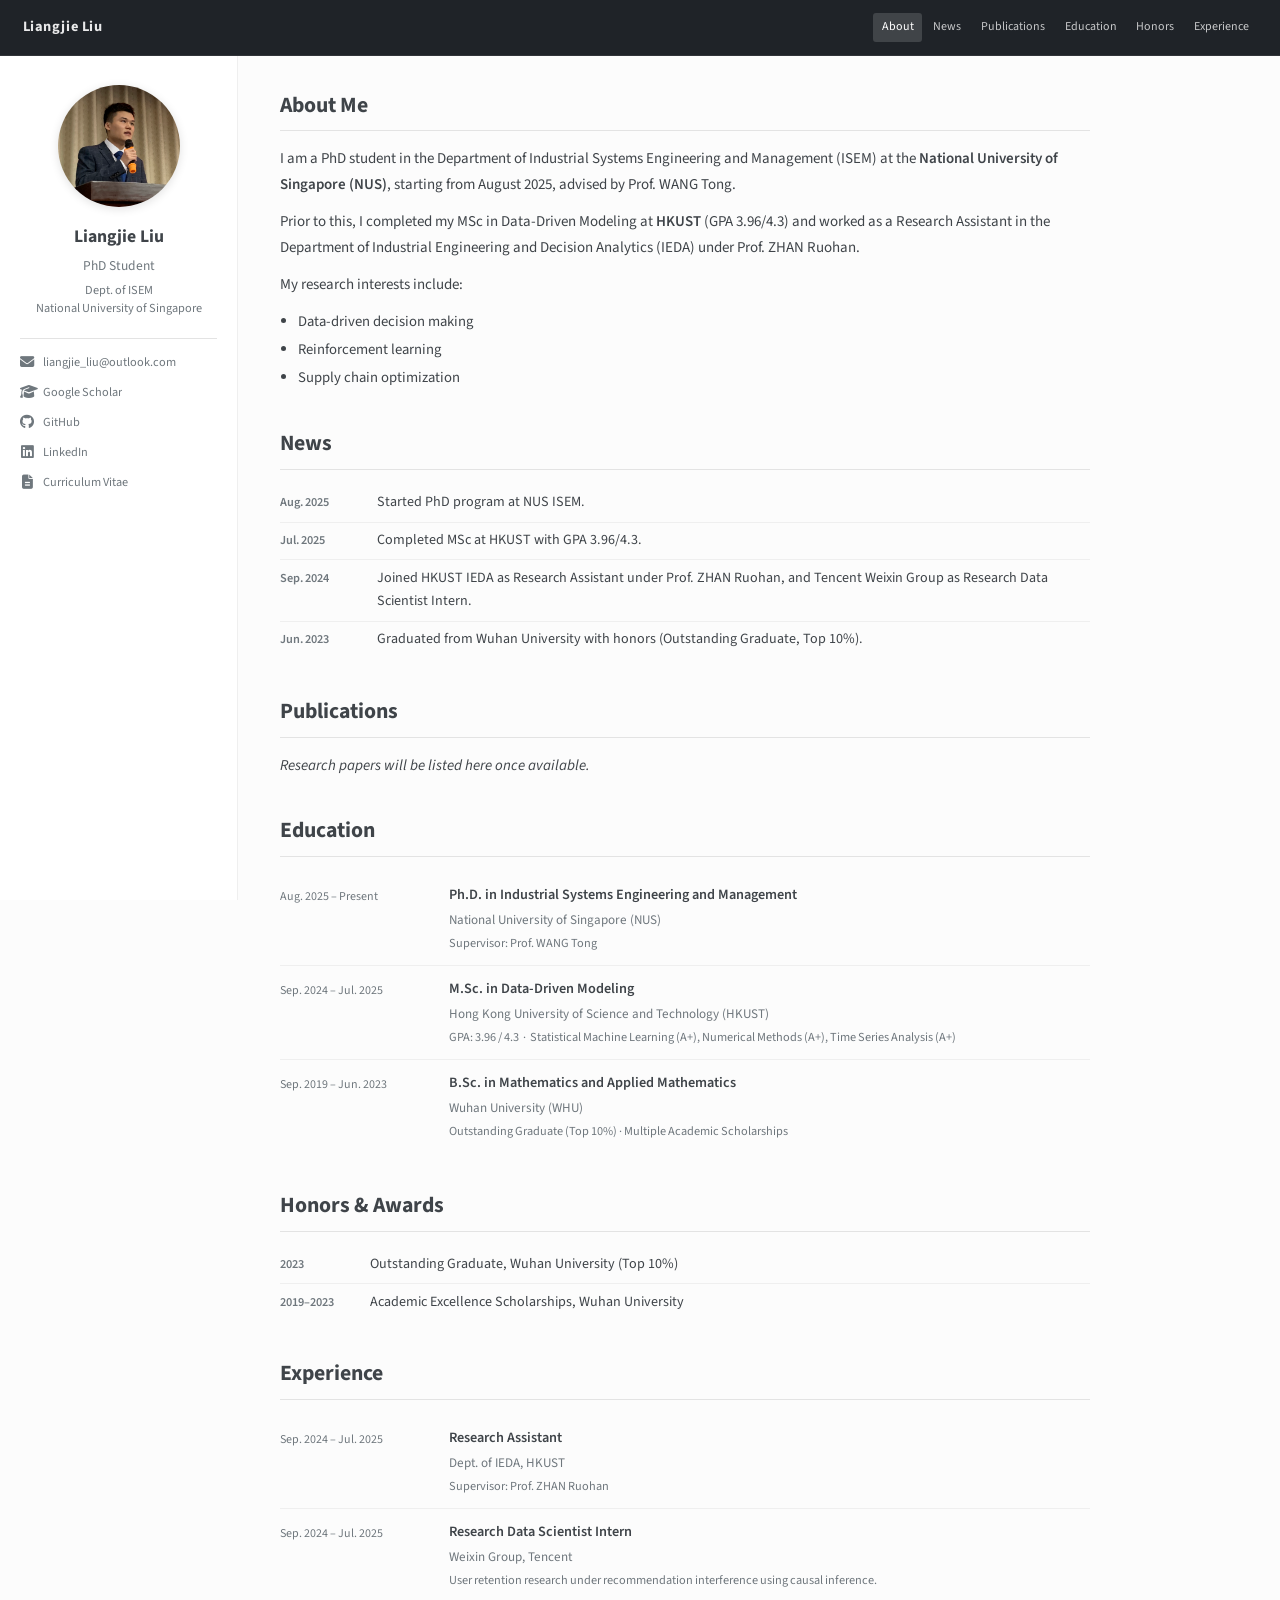
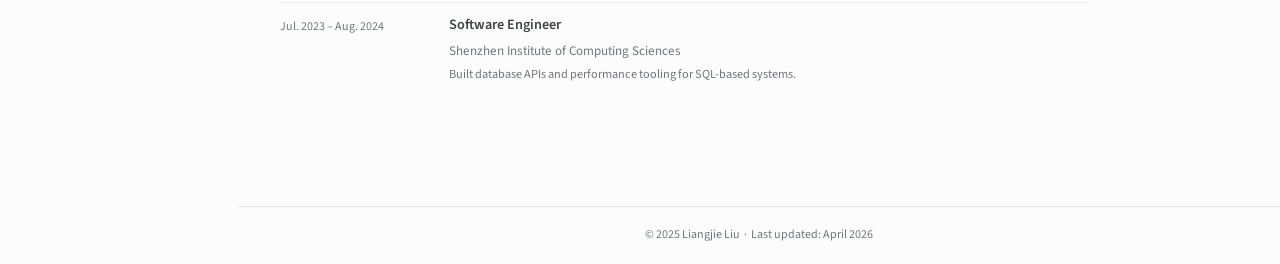
==== index.html @ 50dde80d "Align homepage style and remove sidebar nav" ====
<!DOCTYPE html>
<html lang="en">
<head>
  <meta charset="UTF-8" />
  <meta name="viewport" content="width=device-width, initial-scale=1.0"/>
  <title>Liangjie Liu</title>
  <meta name="description" content="Personal academic homepage of Liangjie Liu, PhD student at NUS ISEM. Research in data-driven decision making, reinforcement learning, and supply chain optimization.">
  <meta property="og:title" content="Liangjie Liu">
  <meta property="og:description" content="PhD Student, NUS ISEM. Data-driven decision making, reinforcement learning, supply chain optimization.">
  <meta property="og:image" content="images/profile.jpg">

  <!-- Google Fonts -->
  <link rel="preconnect" href="https://fonts.googleapis.com">
  <link rel="preconnect" href="https://fonts.gstatic.com" crossorigin>
  <link href="https://fonts.googleapis.com/css2?family=Source+Sans+3:ital,wght@0,300;0,400;0,600;0,700;1,400&amp;display=swap" rel="stylesheet">

  <!-- Font Awesome 6 -->
  <link rel="stylesheet" href="https://cdnjs.cloudflare.com/ajax/libs/font-awesome/6.5.0/css/all.min.css" crossorigin="anonymous" referrerpolicy="no-referrer" />

  <style>
    /* ─── Design tokens ─────────────────────────────────────────── */
    :root {
      --sidebar-width: 238px;
      --masthead-height: 56px;
      --masthead-bg: #1f2328;
      --body-bg: #fcfcfc;
      --border: #efefef;
      --border-section: #e3e3e3;
      --text-primary: #3f4449;
      --text-muted: #6f777d;
      --link-color: #52adc8;
      --font-body: "Source Sans 3", "Trebuchet MS", Helvetica, sans-serif;
      --font-heading: "Source Sans 3", "Trebuchet MS", Helvetica, sans-serif;
    }

    /* ─── Reset ─────────────────────────────────────────────────── */
    *, *::before, *::after { box-sizing: border-box; margin: 0; padding: 0; }
    html { scroll-behavior: smooth; font-size: 15px; }
    body {
      font-family: var(--font-body);
      background: var(--body-bg);
      color: var(--text-primary);
      line-height: 1.7;
    }
    a { color: var(--link-color); text-decoration: none; }
    a:hover { text-decoration: underline; }
    ul { list-style: none; }
    img { display: block; max-width: 100%; }

    /* ─── Masthead ───────────────────────────────────────────────── */
    .masthead {
      position: fixed;
      top: 0; left: 0; right: 0;
      height: var(--masthead-height);
      background: var(--masthead-bg);
      display: flex;
      align-items: center;
      justify-content: space-between;
      padding: 0 1.5rem 0 1.5rem;
      z-index: 200;
      border-bottom: 1px solid rgba(255,255,255,0.08);
    }
    .masthead-title {
      color: #fff;
      font-family: var(--font-heading);
      font-size: 0.96rem;
      font-weight: 700;
      letter-spacing: 0.04em;
      opacity: 0.9;
      white-space: nowrap;
    }
    .masthead-title:hover { opacity: 1; text-decoration: none; }

    /* Masthead nav (section links, right side) */
    .masthead-nav {
      display: flex;
      align-items: center;
      gap: 0.15rem;
      margin-left: 1rem;
    }
    .masthead-nav a {
      color: rgba(255,255,255,0.75);
      font-size: 0.8rem;
      padding: 0.28rem 0.58rem;
      border-radius: 3px;
      transition: all 0.15s;
      white-space: nowrap;
    }
    .masthead-nav a:hover {
      color: #fff;
      background: rgba(255,255,255,0.1);
      text-decoration: none;
    }
    .masthead-nav a.active {
      color: #fff;
      background: rgba(255,255,255,0.15);
    }

    /* Hamburger for mobile */
    .masthead-toggle {
      display: none;
      background: none;
      border: none;
      color: rgba(255,255,255,0.85);
      font-size: 1.2rem;
      cursor: pointer;
      padding: 0.25rem 0.4rem;
      margin-left: 0.5rem;
    }

    /* ─── Sidebar: position fixed, white, below masthead ─────────── */
    .sidebar {
      position: fixed;
      top: var(--masthead-height);
      left: 0;
      width: var(--sidebar-width);
      height: calc(100vh - var(--masthead-height));
      overflow-y: auto;
      background: #ffffff;
      border-right: 1px solid var(--border);
      z-index: 100;
      scrollbar-width: none;
    }
    .sidebar::-webkit-scrollbar { display: none; }

    .sidebar-inner {
      padding: 1.9rem 1.35rem 2rem;
      display: flex;
      flex-direction: column;
      align-items: center;
      text-align: center;
    }

    /* Avatar */
    .author-avatar {
      width: 122px;
      height: 122px;
      margin-bottom: 1.05rem;
    }
    .author-avatar img {
      width: 100%;
      height: 100%;
      border-radius: 50%;
      object-fit: cover;
      object-position: center top;
      box-shadow: 0 2px 10px rgba(0,0,0,0.12);
    }

    /* Name & affiliation */
    .author-name {
      font-family: var(--font-body);
      font-size: 1.18rem;
      font-weight: 700;
      color: var(--text-primary);
      margin-bottom: 0.2rem;
    }
    .author-bio {
      font-size: 0.9rem;
      color: var(--text-muted);
      margin-bottom: 0.15rem;
    }
    .author-affiliation {
      font-size: 0.82rem;
      color: var(--text-muted);
      line-height: 1.5;
      margin-bottom: 0.85rem;
    }

    /* Divider */
    .sidebar-divider {
      width: 100%;
      border: none;
      border-top: 1px solid var(--border-section);
      margin: 0.5rem 0 0.9rem;
    }

    /* Social links */
    .author-social { width: 100%; }
    .author-social li { margin-bottom: 0.6rem; }
    .author-social a {
      display: flex;
      align-items: center;
      gap: 0.55rem;
      font-size: 0.82rem;
      color: var(--text-muted);
      transition: color 0.15s;
      text-align: left;
      overflow: hidden;
    }
    .author-social a:hover {
      color: var(--link-color);
      text-decoration: none;
    }
    .author-social i {
      width: 1em;
      text-align: center;
      font-size: 0.95rem;
      flex-shrink: 0;
    }
    .author-social span {
      overflow: hidden;
      text-overflow: ellipsis;
      white-space: nowrap;
    }

    /* ─── Main content ───────────────────────────────────────────── */
    .main-content {
      margin-left: var(--sidebar-width);
      padding: calc(var(--masthead-height) + 2.1rem) 3.2rem 5rem 2.8rem;
      max-width: 900px;
    }

    .main-content section { margin-bottom: 2.35rem; }

    .main-content h2 {
      font-family: var(--font-heading);
      font-size: 1.45rem;
      font-weight: 700;
      color: var(--text-primary);
      padding-bottom: 0.4rem;
      border-bottom: 1px solid var(--border-section);
      margin-bottom: 1rem;
    }

    .main-content p {
      margin-bottom: 0.8rem;
      font-size: 1rem;
      color: var(--text-primary);
    }
    .main-content p:last-child { margin-bottom: 0; }
    .main-content strong { font-weight: 600; }

    /* Research interests list in About */
    .research-list {
      padding-left: 1.2rem;
      list-style: disc;
      margin-top: 0.3rem;
      color: var(--text-primary);
    }
    .research-list li { margin-bottom: 0.2rem; font-size: 0.98rem; }

    /* ─── News ───────────────────────────────────────────────────── */
    .news-item {
      display: flex;
      gap: 1rem;
      padding: 0.42rem 0;
      border-bottom: 1px solid var(--border);
      font-size: 0.94rem;
      align-items: baseline;
    }
    .news-item:last-child { border-bottom: none; }
    .news-date {
      flex-shrink: 0;
      min-width: 82px;
      font-size: 0.82rem;
      font-weight: 600;
      color: var(--text-muted);
    }
    .news-text { color: var(--text-primary); }

    /* ─── Publications: paper-box ────────────────────────────────── */
    .paper-box {
      display: flex;
      gap: 1.5rem;
      padding: 0.95rem 0;
      border-bottom: 1px solid var(--border);
      align-items: flex-start;
    }
    .paper-box:last-child { border-bottom: none; }
    .paper-box-image { flex: 0 0 38%; max-width: 230px; }
    .paper-box-image img {
      width: 100%;
      border: 1px solid var(--border-section);
      border-radius: 3px;
    }
    .paper-box-text { flex: 1; }
    .paper-title {
      font-weight: 700;
      font-size: 1rem;
      margin-bottom: 0.3rem;
      color: var(--text-primary);
    }
    .paper-authors {
      font-size: 0.875rem;
      color: var(--text-muted);
      margin-bottom: 0.3rem;
    }
    .paper-venue { margin-bottom: 0.4rem; }
    .badge {
      display: inline-block;
      padding: 0.12em 0.5em;
      font-size: 0.76rem;
      font-weight: 700;
      border-radius: 3px;
      line-height: 1.4;
    }
    .badge-venue {
      background: #e8f0fe;
      color: #1a56db;
      border: 1px solid #c3d3fb;
    }
    .paper-abstract { font-size: 0.865rem; color: var(--text-muted); margin-bottom: 0.45rem; }
    .paper-links a { font-size: 0.875rem; font-weight: 600; margin-right: 0.7rem; }
    .coming-soon-text { font-size: 0.95rem; color: var(--text-muted); font-style: italic; }

    /* ─── Education & Experience rows ────────────────────────────── */
    .edu-item {
      display: flex;
      gap: 1.25rem;
      padding: 0.72rem 0;
      border-bottom: 1px solid var(--border);
      align-items: flex-start;
    }
    .edu-item:last-child { border-bottom: none; }
    .edu-meta { flex-shrink: 0; min-width: 150px; }
    .edu-period { font-size: 0.8rem; color: var(--text-muted); white-space: nowrap; }
    .edu-degree { font-weight: 600; color: var(--text-primary); margin-bottom: 0.15rem; font-size: 0.95rem; }
    .edu-school { font-size: 0.875rem; color: var(--text-muted); margin-bottom: 0.1rem; }
    .edu-detail { font-size: 0.82rem; color: var(--text-muted); }

    /* ─── Honors ─────────────────────────────────────────────────── */
    .honors-list li {
      display: flex;
      gap: 1rem;
      padding: 0.42rem 0;
      border-bottom: 1px solid var(--border);
      font-size: 0.94rem;
      align-items: baseline;
    }
    .honors-list li:last-child { border-bottom: none; }
    .honor-year {
      flex-shrink: 0;
      min-width: 75px;
      font-size: 0.82rem;
      font-weight: 600;
      color: var(--text-muted);
    }

    /* ─── Footer ─────────────────────────────────────────────────── */
    footer {
      margin-left: var(--sidebar-width);
      background: var(--body-bg);
      border-top: 1px solid var(--border-section);
      text-align: center;
      padding: 1.25rem 1rem;
      font-size: 0.8rem;
      color: var(--text-muted);
    }

    /* ─── Mobile (≤900px) ────────────────────────────────────────── */
    @media (max-width: 900px) {
      /* Masthead: hide inline nav, show hamburger */
      .masthead-nav { display: none; }
      .masthead-nav.open {
        display: flex;
        flex-direction: column;
        position: fixed;
        top: var(--masthead-height);
        left: 0; right: 0;
        background: var(--masthead-bg);
        padding: 0.5rem 1rem 1rem;
        gap: 0;
        z-index: 190;
        box-shadow: 0 4px 8px rgba(0,0,0,0.2);
      }
      .masthead-nav.open a {
        padding: 0.55rem 0.5rem;
        border-bottom: 1px solid rgba(255,255,255,0.08);
        font-size: 0.9rem;
      }
      .masthead-toggle { display: block; }

      .sidebar {
        position: static;
        width: 100%;
        height: auto;
        border-right: none;
        border-bottom: 1px solid var(--border-section);
        margin-top: var(--masthead-height);
      }

      .sidebar-inner {
        padding: 1.1rem 1rem;
        flex-direction: row;
        flex-wrap: wrap;
        align-items: flex-start;
        text-align: left;
        gap: 0.5rem 1rem;
      }

      .author-avatar {
        width: 72px;
        height: 72px;
        margin-bottom: 0;
        flex-shrink: 0;
      }

      .sidebar-text-group { flex: 1; min-width: 160px; }

      .author-name { font-size: 1rem; }
      .sidebar-divider { display: none; }

      .author-social {
        flex-basis: 100%;
        display: flex;
        flex-wrap: wrap;
        gap: 0.2rem 1.1rem;
        margin-top: 0.2rem;
      }
      .author-social li { margin-bottom: 0; }

      .main-content {
        margin-left: 0;
        padding: 1.5rem 1.25rem 3rem;
      }

      footer { margin-left: 0; }

      .paper-box { flex-direction: column; }
      .paper-box-image { max-width: 100%; flex-basis: auto; }
      .edu-item { flex-direction: column; gap: 0.2rem; }
      .edu-meta { min-width: auto; }
    }
  </style>
</head>
<body>

<!-- ═══════════════════════════════════ MASTHEAD ══════════════════════════════ -->
<header class="masthead">
  <a href="#about" class="masthead-title">Liangjie Liu</a>
  <nav class="masthead-nav" id="mastheadNav" aria-label="Site sections">
    <a href="#about"        class="nav-link active">About</a>
    <a href="#news"         class="nav-link">News</a>
    <a href="#publications" class="nav-link">Publications</a>
    <a href="#education"    class="nav-link">Education</a>
    <a href="#honors"       class="nav-link">Honors</a>
    <a href="#experience"   class="nav-link">Experience</a>
  </nav>
  <button class="masthead-toggle" id="mastheadToggle" aria-label="Toggle navigation">&#9776;</button>
</header>

<!-- ═══════════════════════════════════ SIDEBAR ═══════════════════════════════ -->
<aside class="sidebar">
  <div class="sidebar-inner">

    <div class="author-avatar">
      <img src="images/profile.jpg" alt="Liangjie Liu">
    </div>

    <div class="sidebar-text-group">
      <div class="author-name">Liangjie Liu</div>
      <div class="author-bio">PhD Student</div>
      <div class="author-affiliation">
        Dept. of ISEM<br>
        National University of Singapore
      </div>
    </div>

    <hr class="sidebar-divider">

    <ul class="author-social">
      <li>
        <a href="mailto:liangjie_liu@outlook.com" title="Email">
          <i class="fas fa-envelope"></i>
          <span>liangjie_liu@outlook.com</span>
        </a>
      </li>
      <li>
        <a href="#" title="Google Scholar" target="_blank" rel="noopener">
          <i class="fas fa-graduation-cap"></i>
          <span>Google Scholar</span>
        </a>
      </li>
      <li>
        <a href="#" title="GitHub" target="_blank" rel="noopener">
          <i class="fab fa-github"></i>
          <span>GitHub</span>
        </a>
      </li>
      <li>
        <a href="#" title="LinkedIn" target="_blank" rel="noopener">
          <i class="fab fa-linkedin"></i>
          <span>LinkedIn</span>
        </a>
      </li>
      <li>
        <a href="cv/Liangjie_Liu_CV.pdf" title="Curriculum Vitae" target="_blank" rel="noopener">
          <i class="fas fa-file-alt"></i>
          <span>Curriculum Vitae</span>
        </a>
      </li>
    </ul>

  </div>
</aside>

<!-- ════════════════════════════════ MAIN CONTENT ═════════════════════════════ -->
<main class="main-content">

  <section id="about">
    <h2>About Me</h2>
    <p>
      I am a PhD student in the Department of Industrial Systems Engineering and Management (ISEM)
      at the <strong>National University of Singapore (NUS)</strong>, starting from August 2025,
      advised by Prof. WANG Tong.
    </p>
    <p>
      Prior to this, I completed my MSc in Data-Driven Modeling at
      <strong>HKUST</strong> (GPA 3.96/4.3) and worked as a Research Assistant
      in the Department of Industrial Engineering and Decision Analytics (IEDA)
      under Prof. ZHAN Ruohan.
    </p>
    <p>My research interests include:</p>
    <ul class="research-list">
      <li>Data-driven decision making</li>
      <li>Reinforcement learning</li>
      <li>Supply chain optimization</li>
    </ul>
  </section>

  <section id="news">
    <h2>News</h2>
    <ul>
      <li class="news-item">
        <span class="news-date">Aug. 2025</span>
        <span class="news-text">Started PhD program at NUS ISEM.</span>
      </li>
      <li class="news-item">
        <span class="news-date">Jul. 2025</span>
        <span class="news-text">Completed MSc at HKUST with GPA 3.96/4.3.</span>
      </li>
      <li class="news-item">
        <span class="news-date">Sep. 2024</span>
        <span class="news-text">Joined HKUST IEDA as Research Assistant under Prof. ZHAN Ruohan, and Tencent Weixin Group as Research Data Scientist Intern.</span>
      </li>
      <li class="news-item">
        <span class="news-date">Jun. 2023</span>
        <span class="news-text">Graduated from Wuhan University with honors (Outstanding Graduate, Top 10%).</span>
      </li>
    </ul>
  </section>

  <section id="publications">
    <h2>Publications</h2>

    <!--
      Paper-box template — uncomment when a paper is ready:

      <div class="paper-box">
        <div class="paper-box-image">
          <img src="images/paper1.png" alt="Paper thumbnail">
        </div>
        <div class="paper-box-text">
          <div class="paper-title">Title of the Paper</div>
          <div class="paper-authors"><strong>Liangjie Liu</strong>, Co-Author A, Co-Author B</div>
          <div class="paper-venue">
            <span class="badge badge-venue">NeurIPS 2025</span>
          </div>
          <div class="paper-abstract">A one-sentence summary of the contribution.</div>
          <div class="paper-links">
            <a href="#">[Paper]</a>
            <a href="#">[Code]</a>
          </div>
        </div>
      </div>
    -->

    <p class="coming-soon-text">Research papers will be listed here once available.</p>
  </section>

  <section id="education">
    <h2>Education</h2>
    <ul>
      <li class="edu-item">
        <div class="edu-meta"><span class="edu-period">Aug. 2025 – Present</span></div>
        <div class="edu-body">
          <div class="edu-degree">Ph.D. in Industrial Systems Engineering and Management</div>
          <div class="edu-school">National University of Singapore (NUS)</div>
          <div class="edu-detail">Supervisor: Prof. WANG Tong</div>
        </div>
      </li>
      <li class="edu-item">
        <div class="edu-meta"><span class="edu-period">Sep. 2024 – Jul. 2025</span></div>
        <div class="edu-body">
          <div class="edu-degree">M.Sc. in Data-Driven Modeling</div>
          <div class="edu-school">Hong Kong University of Science and Technology (HKUST)</div>
          <div class="edu-detail">GPA: 3.96 / 4.3 &nbsp;·&nbsp; Statistical Machine Learning (A+), Numerical Methods (A+), Time Series Analysis (A+)</div>
        </div>
      </li>
      <li class="edu-item">
        <div class="edu-meta"><span class="edu-period">Sep. 2019 – Jun. 2023</span></div>
        <div class="edu-body">
          <div class="edu-degree">B.Sc. in Mathematics and Applied Mathematics</div>
          <div class="edu-school">Wuhan University (WHU)</div>
          <div class="edu-detail">Outstanding Graduate (Top 10%) · Multiple Academic Scholarships</div>
        </div>
      </li>
    </ul>
  </section>

  <section id="honors">
    <h2>Honors &amp; Awards</h2>
    <ul class="honors-list">
      <li>
        <span class="honor-year">2023</span>
        <span>Outstanding Graduate, Wuhan University (Top 10%)</span>
      </li>
      <li>
        <span class="honor-year">2019–2023</span>
        <span>Academic Excellence Scholarships, Wuhan University</span>
      </li>
    </ul>
  </section>

  <section id="experience">
    <h2>Experience</h2>
    <ul>
      <li class="edu-item">
        <div class="edu-meta"><span class="edu-period">Sep. 2024 – Jul. 2025</span></div>
        <div class="edu-body">
          <div class="edu-degree">Research Assistant</div>
          <div class="edu-school">Dept. of IEDA, HKUST</div>
          <div class="edu-detail">Supervisor: Prof. ZHAN Ruohan</div>
        </div>
      </li>
      <li class="edu-item">
        <div class="edu-meta"><span class="edu-period">Sep. 2024 – Jul. 2025</span></div>
        <div class="edu-body">
          <div class="edu-degree">Research Data Scientist Intern</div>
          <div class="edu-school">Weixin Group, Tencent</div>
          <div class="edu-detail">User retention research under recommendation interference using causal inference.</div>
        </div>
      </li>
      <li class="edu-item">
        <div class="edu-meta"><span class="edu-period">Jul. 2023 – Aug. 2024</span></div>
        <div class="edu-body">
          <div class="edu-degree">Software Engineer</div>
          <div class="edu-school">Shenzhen Institute of Computing Sciences</div>
          <div class="edu-detail">Built database APIs and performance tooling for SQL-based systems.</div>
        </div>
      </li>
    </ul>
  </section>

</main>

<footer>
  <p>&copy; 2025 Liangjie Liu &nbsp;·&nbsp; Last updated: April 2026</p>
</footer>

<script>
  const mastheadPx = parseInt(
    getComputedStyle(document.documentElement).getPropertyValue('--masthead-height')
  );

  // Smooth scroll — offset for fixed masthead
  document.querySelectorAll('a[href^="#"]').forEach(a => {
    a.addEventListener('click', function(e) {
      const target = document.querySelector(this.getAttribute('href'));
      if (target) {
        e.preventDefault();
        const top = target.getBoundingClientRect().top + window.scrollY - mastheadPx;
        window.scrollTo({ top, behavior: 'smooth' });
        // Close mobile menu if open
        document.getElementById('mastheadNav').classList.remove('open');
      }
    });
  });

  // Mobile hamburger toggle
  document.getElementById('mastheadToggle').addEventListener('click', () => {
    document.getElementById('mastheadNav').classList.toggle('open');
  });

  // Highlight active section in the masthead navigation
  const allNavLinks = document.querySelectorAll('.masthead-nav .nav-link');
  const sections = document.querySelectorAll('main section[id]');

  // Build map: section id → all matching links
  const linkMap = {};
  allNavLinks.forEach(a => {
    const id = a.getAttribute('href').slice(1);
    if (!linkMap[id]) linkMap[id] = [];
    linkMap[id].push(a);
  });

  function setActive(id) {
    allNavLinks.forEach(a => a.classList.remove('active'));
    if (linkMap[id]) linkMap[id].forEach(a => a.classList.add('active'));
  }

  const observer = new IntersectionObserver(entries => {
    let topEntry = null;
    entries.forEach(entry => {
      if (entry.isIntersecting) {
        if (!topEntry || entry.boundingClientRect.top < topEntry.boundingClientRect.top) {
          topEntry = entry;
        }
      }
    });
    if (topEntry) setActive(topEntry.target.id);
  }, {
    rootMargin: `${-(mastheadPx + 10)}px 0px -55% 0px`,
    threshold: 0
  });

  sections.forEach(s => observer.observe(s));
</script>
</body>
</html>
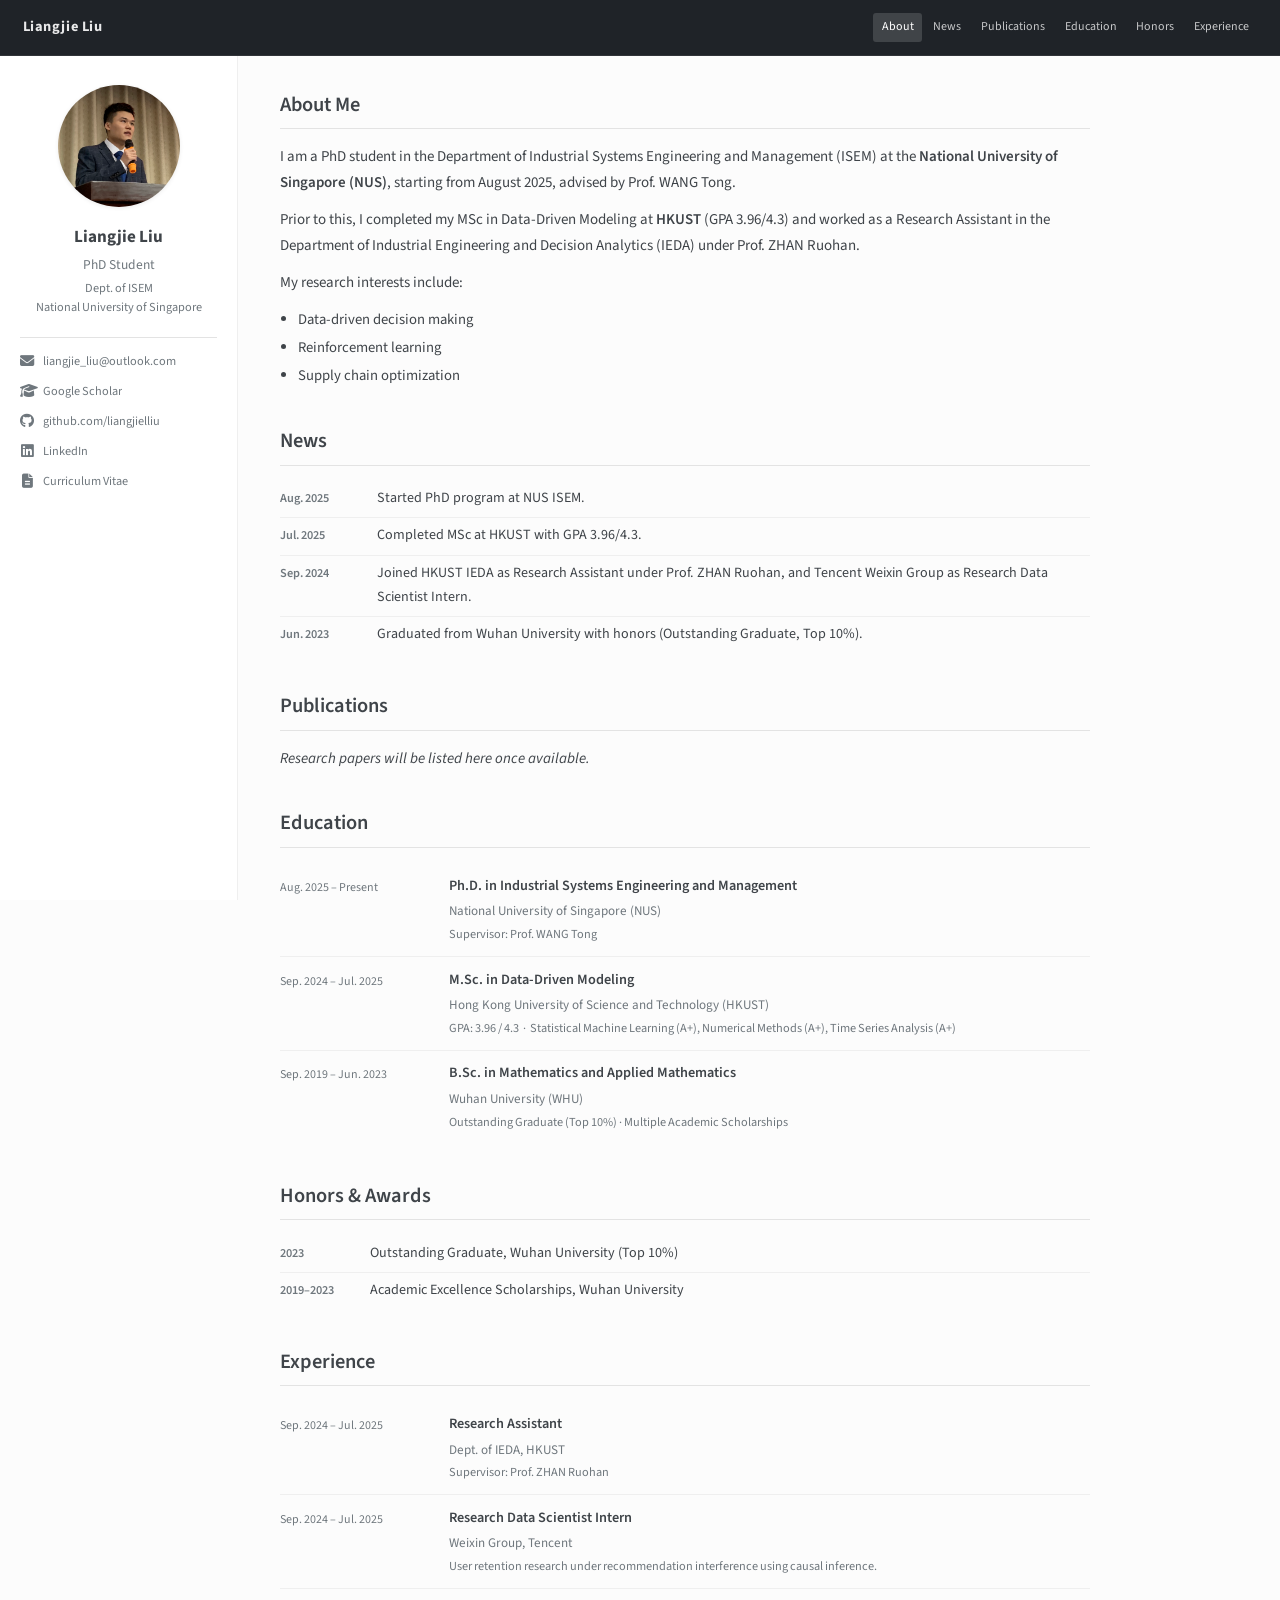
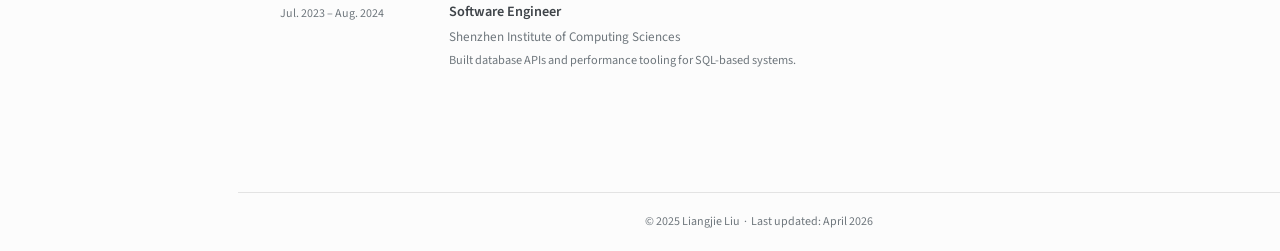
==== commit 3cbea20f: "Update homepage links and refine style details" ====
--- a/index.html
+++ b/index.html
@@ -143,13 +143,13 @@
       border-radius: 50%;
       object-fit: cover;
       object-position: center top;
-      box-shadow: 0 2px 10px rgba(0,0,0,0.12);
+      box-shadow: 0 1px 4px rgba(0,0,0,0.08);
     }
 
     /* Name & affiliation */
     .author-name {
       font-family: var(--font-body);
-      font-size: 1.18rem;
+      font-size: 1.14rem;
       font-weight: 700;
       color: var(--text-primary);
       margin-bottom: 0.2rem;
@@ -214,8 +214,8 @@
 
     .main-content h2 {
       font-family: var(--font-heading);
-      font-size: 1.45rem;
-      font-weight: 700;
+      font-size: 1.36rem;
+      font-weight: 600;
       color: var(--text-primary);
       padding-bottom: 0.4rem;
       border-bottom: 1px solid var(--border-section);
@@ -275,7 +275,7 @@
     }
     .paper-box-text { flex: 1; }
     .paper-title {
-      font-weight: 700;
+      font-weight: 600;
       font-size: 1rem;
       margin-bottom: 0.3rem;
       color: var(--text-primary);
@@ -472,9 +472,9 @@
         </a>
       </li>
       <li>
-        <a href="#" title="GitHub" target="_blank" rel="noopener">
+        <a href="https://github.com/liangjielliu" title="GitHub" target="_blank" rel="noopener">
           <i class="fab fa-github"></i>
-          <span>GitHub</span>
+          <span>github.com/liangjielliu</span>
         </a>
       </li>
       <li>
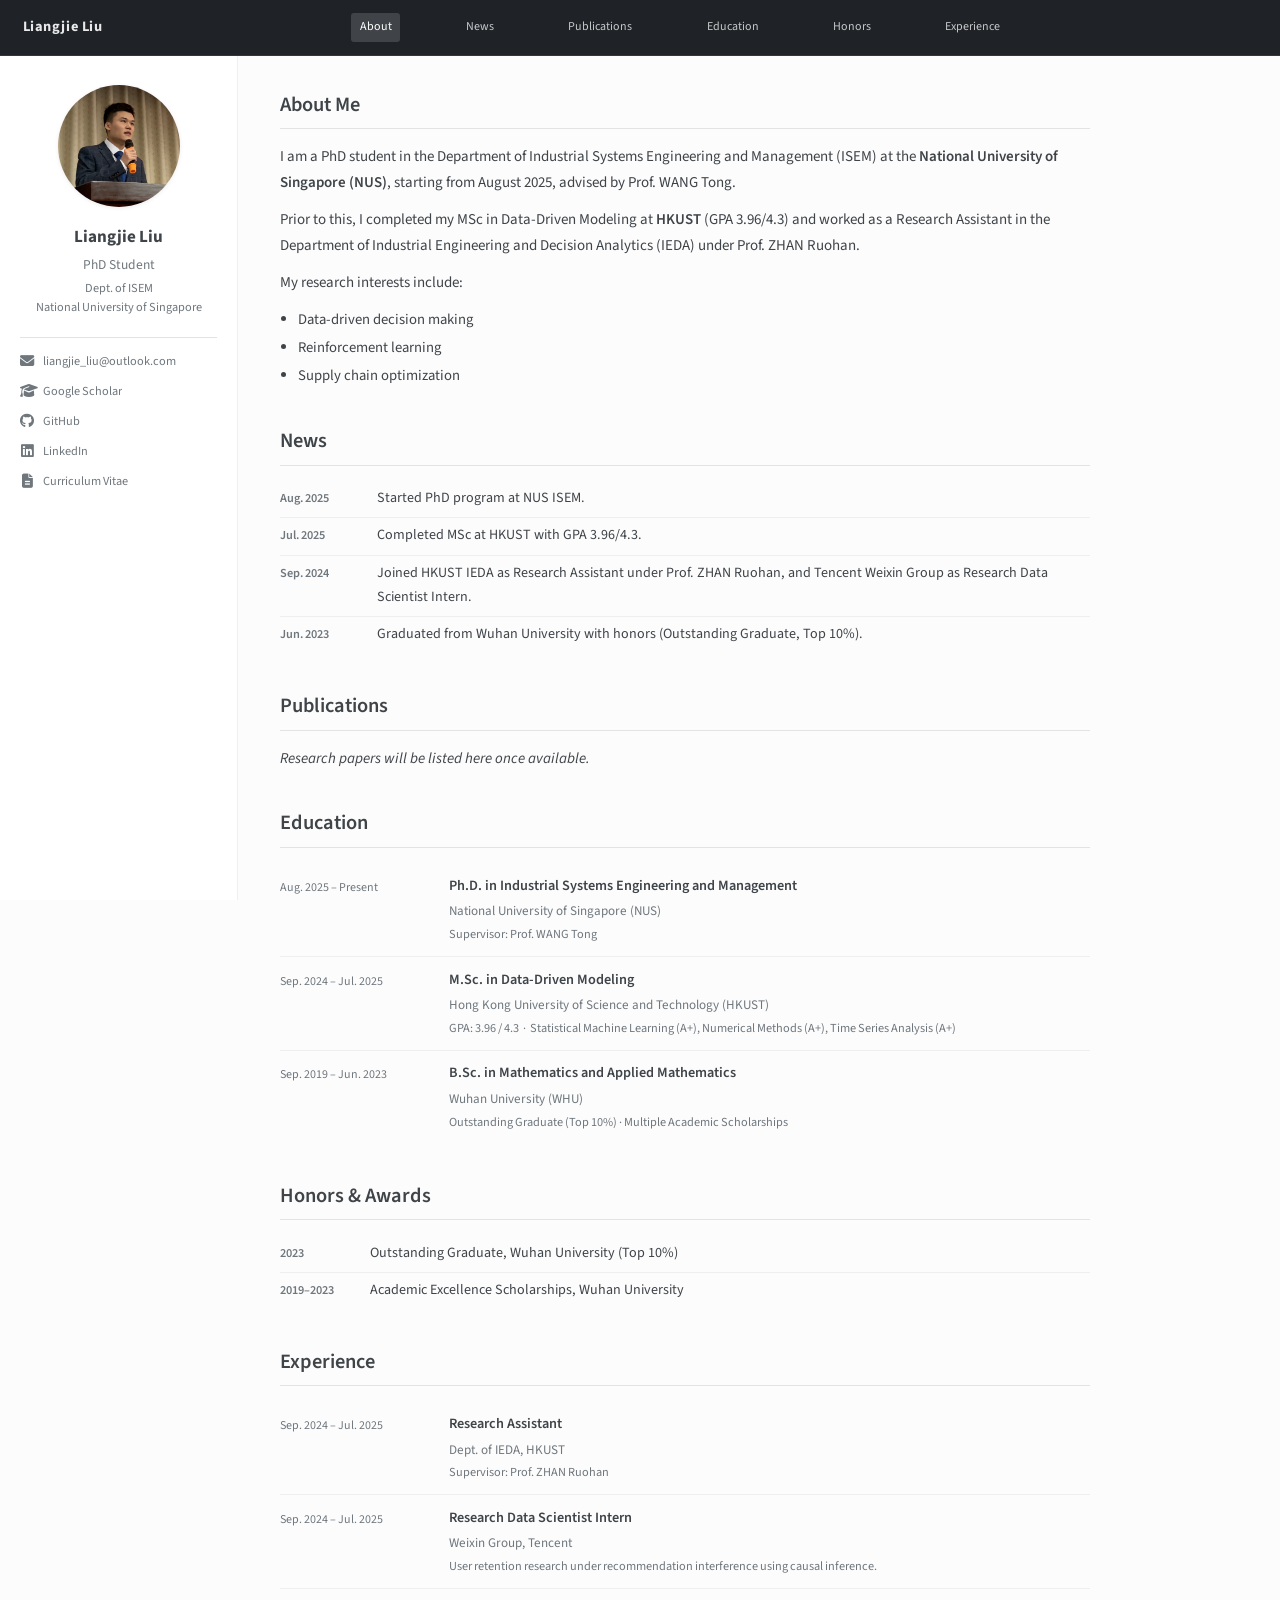
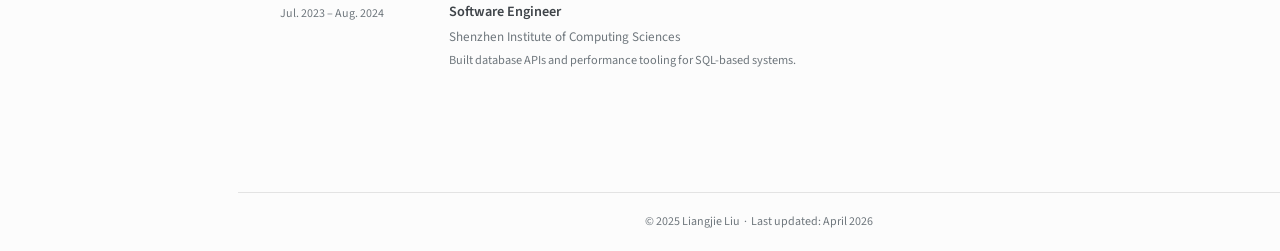
==== commit 0ba22ce4: "Adjust homepage nav layout and GitHub link label" ====
--- a/index.html
+++ b/index.html
@@ -53,12 +53,13 @@
       top: 0; left: 0; right: 0;
       height: var(--masthead-height);
       background: var(--masthead-bg);
-      display: flex;
+      display: grid;
+      grid-template-columns: auto minmax(0, 1fr) auto;
       align-items: center;
-      justify-content: space-between;
       padding: 0 1.5rem 0 1.5rem;
       z-index: 200;
       border-bottom: 1px solid rgba(255,255,255,0.08);
+      column-gap: 1.2rem;
     }
     .masthead-title {
       color: #fff;
@@ -75,8 +76,11 @@
     .masthead-nav {
       display: flex;
       align-items: center;
-      gap: 0.15rem;
-      margin-left: 1rem;
+      justify-content: space-evenly;
+      gap: 0.4rem;
+      width: 100%;
+      max-width: 760px;
+      margin: 0 auto;
     }
     .masthead-nav a {
       color: rgba(255,255,255,0.75);
@@ -362,6 +366,7 @@
         gap: 0;
         z-index: 190;
         box-shadow: 0 4px 8px rgba(0,0,0,0.2);
+        max-width: none;
       }
       .masthead-nav.open a {
         padding: 0.55rem 0.5rem;
@@ -474,7 +479,7 @@
       <li>
         <a href="https://github.com/liangjielliu" title="GitHub" target="_blank" rel="noopener">
           <i class="fab fa-github"></i>
-          <span>github.com/liangjielliu</span>
+          <span>GitHub</span>
         </a>
       </li>
       <li>
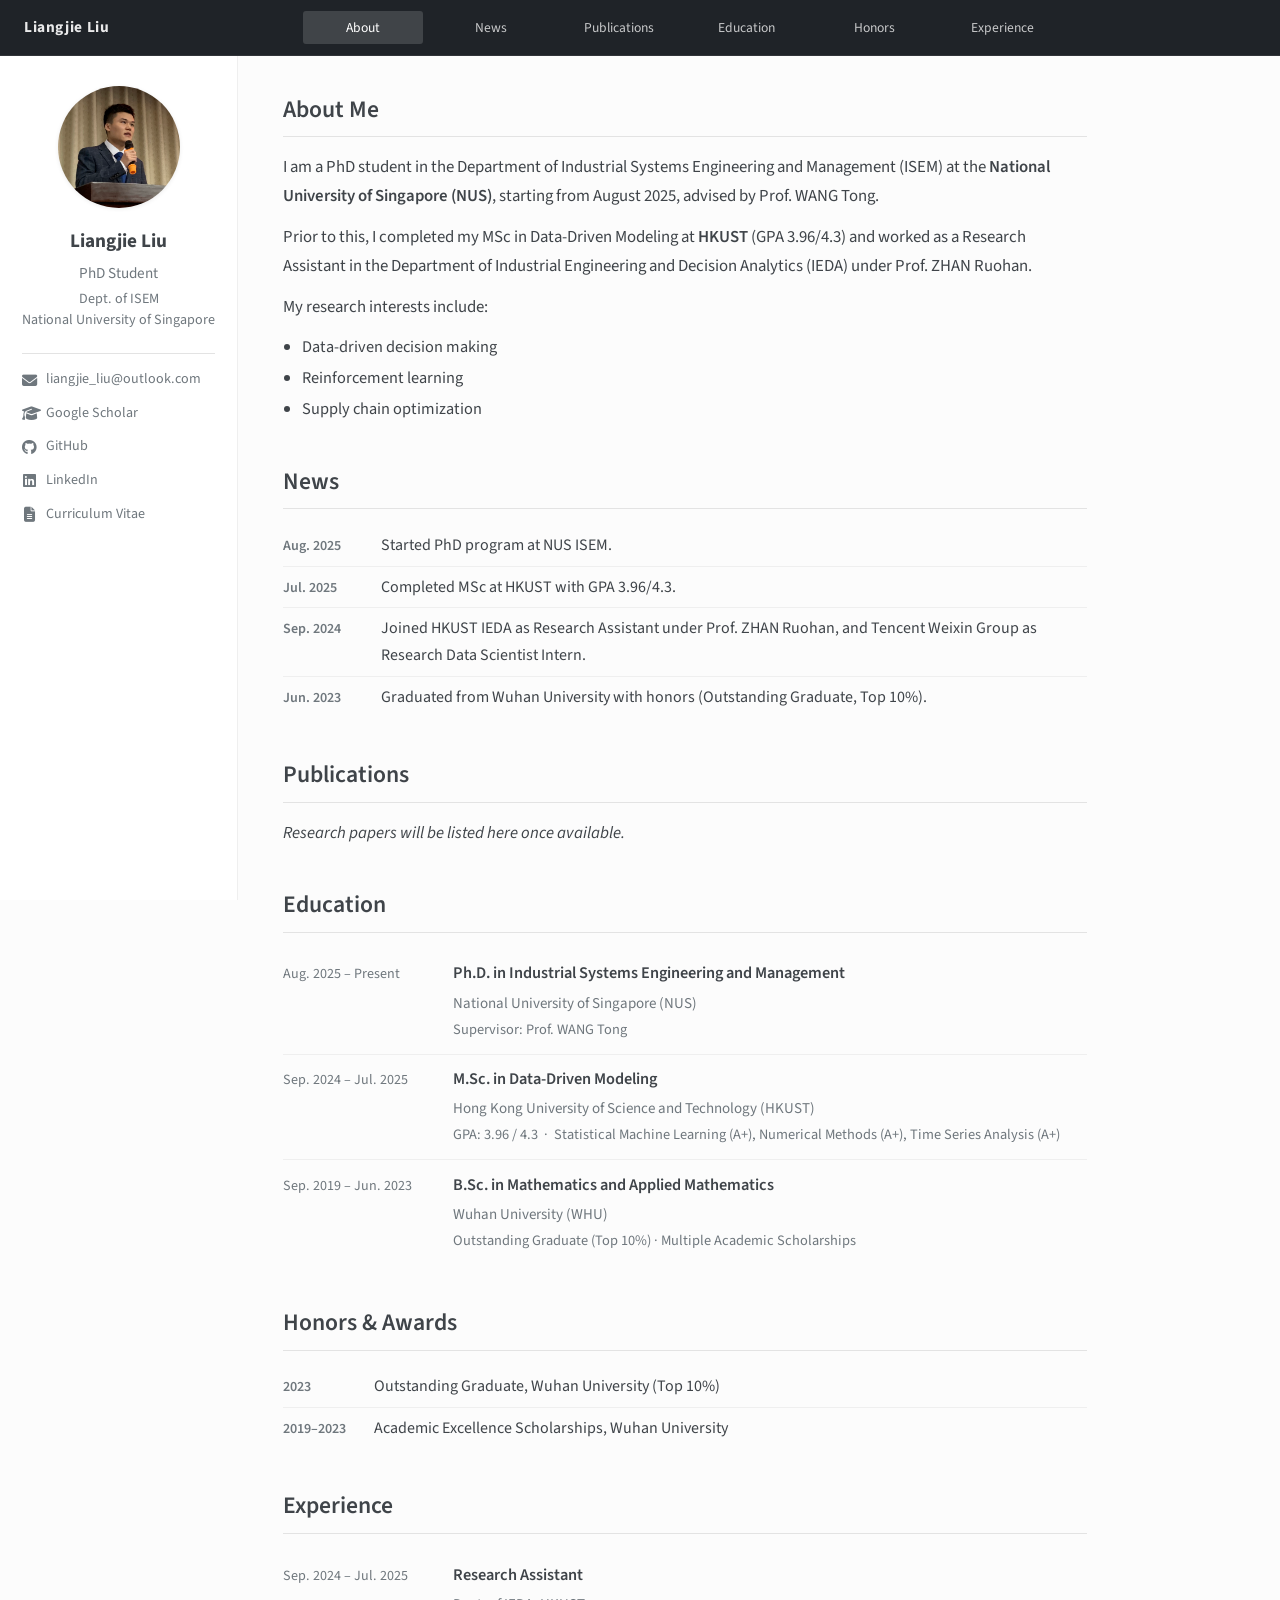
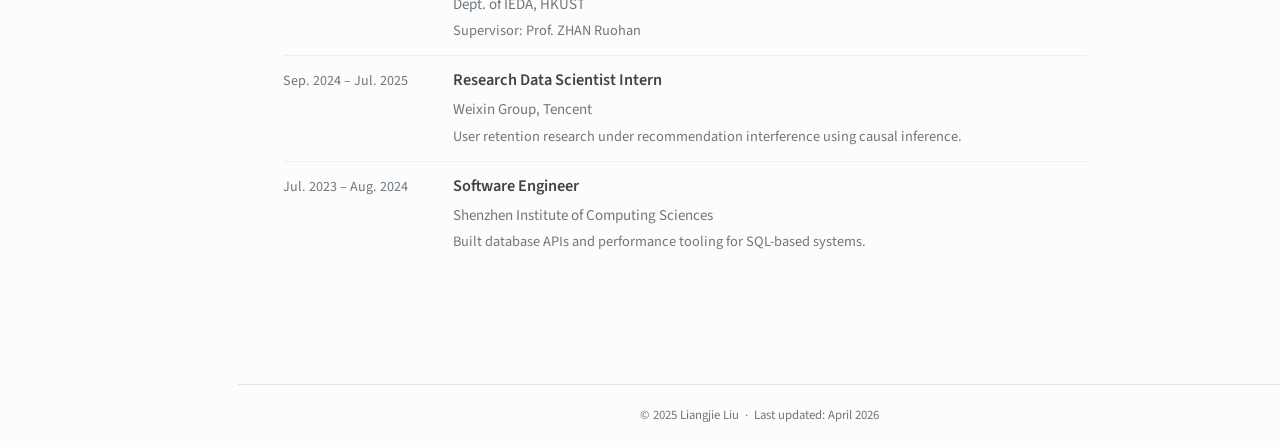
==== commit 07b91362: "Improve homepage mobile nav and typography" ====
--- a/index.html
+++ b/index.html
@@ -35,7 +35,7 @@
 
     /* ─── Reset ─────────────────────────────────────────────────── */
     *, *::before, *::after { box-sizing: border-box; margin: 0; padding: 0; }
-    html { scroll-behavior: smooth; font-size: 15px; }
+    html { scroll-behavior: smooth; font-size: 16px; }
     body {
       font-family: var(--font-body);
       background: var(--body-bg);
@@ -76,19 +76,21 @@
     .masthead-nav {
       display: flex;
       align-items: center;
-      justify-content: space-evenly;
-      gap: 0.4rem;
+      justify-content: space-between;
+      gap: 0.45rem;
       width: 100%;
       max-width: 760px;
       margin: 0 auto;
     }
     .masthead-nav a {
+      flex: 1 1 0;
       color: rgba(255,255,255,0.75);
-      font-size: 0.8rem;
-      padding: 0.28rem 0.58rem;
+      font-size: 0.85rem;
+      padding: 0.34rem 0.62rem;
       border-radius: 3px;
       transition: all 0.15s;
       white-space: nowrap;
+      text-align: center;
     }
     .masthead-nav a:hover {
       color: #fff;
@@ -153,18 +155,18 @@
     /* Name & affiliation */
     .author-name {
       font-family: var(--font-body);
-      font-size: 1.14rem;
+      font-size: 1.2rem;
       font-weight: 700;
       color: var(--text-primary);
       margin-bottom: 0.2rem;
     }
     .author-bio {
-      font-size: 0.9rem;
+      font-size: 0.95rem;
       color: var(--text-muted);
       margin-bottom: 0.15rem;
     }
     .author-affiliation {
-      font-size: 0.82rem;
+      font-size: 0.88rem;
       color: var(--text-muted);
       line-height: 1.5;
       margin-bottom: 0.85rem;
@@ -185,7 +187,7 @@
       display: flex;
       align-items: center;
       gap: 0.55rem;
-      font-size: 0.82rem;
+      font-size: 0.88rem;
       color: var(--text-muted);
       transition: color 0.15s;
       text-align: left;
@@ -218,7 +220,7 @@
 
     .main-content h2 {
       font-family: var(--font-heading);
-      font-size: 1.36rem;
+      font-size: 1.48rem;
       font-weight: 600;
       color: var(--text-primary);
       padding-bottom: 0.4rem;
@@ -228,7 +230,7 @@
 
     .main-content p {
       margin-bottom: 0.8rem;
-      font-size: 1rem;
+      font-size: 1.05rem;
       color: var(--text-primary);
     }
     .main-content p:last-child { margin-bottom: 0; }
@@ -241,7 +243,7 @@
       margin-top: 0.3rem;
       color: var(--text-primary);
     }
-    .research-list li { margin-bottom: 0.2rem; font-size: 0.98rem; }
+    .research-list li { margin-bottom: 0.2rem; font-size: 1.02rem; }
 
     /* ─── News ───────────────────────────────────────────────────── */
     .news-item {
@@ -249,14 +251,14 @@
       gap: 1rem;
       padding: 0.42rem 0;
       border-bottom: 1px solid var(--border);
-      font-size: 0.94rem;
+      font-size: 1rem;
       align-items: baseline;
     }
     .news-item:last-child { border-bottom: none; }
     .news-date {
       flex-shrink: 0;
       min-width: 82px;
-      font-size: 0.82rem;
+      font-size: 0.88rem;
       font-weight: 600;
       color: var(--text-muted);
     }
@@ -280,12 +282,12 @@
     .paper-box-text { flex: 1; }
     .paper-title {
       font-weight: 600;
-      font-size: 1rem;
+      font-size: 1.05rem;
       margin-bottom: 0.3rem;
       color: var(--text-primary);
     }
     .paper-authors {
-      font-size: 0.875rem;
+      font-size: 0.94rem;
       color: var(--text-muted);
       margin-bottom: 0.3rem;
     }
@@ -303,9 +305,9 @@
       color: #1a56db;
       border: 1px solid #c3d3fb;
     }
-    .paper-abstract { font-size: 0.865rem; color: var(--text-muted); margin-bottom: 0.45rem; }
-    .paper-links a { font-size: 0.875rem; font-weight: 600; margin-right: 0.7rem; }
-    .coming-soon-text { font-size: 0.95rem; color: var(--text-muted); font-style: italic; }
+    .paper-abstract { font-size: 0.94rem; color: var(--text-muted); margin-bottom: 0.45rem; }
+    .paper-links a { font-size: 0.92rem; font-weight: 600; margin-right: 0.7rem; }
+    .coming-soon-text { font-size: 1rem; color: var(--text-muted); font-style: italic; }
 
     /* ─── Education & Experience rows ────────────────────────────── */
     .edu-item {
@@ -317,10 +319,10 @@
     }
     .edu-item:last-child { border-bottom: none; }
     .edu-meta { flex-shrink: 0; min-width: 150px; }
-    .edu-period { font-size: 0.8rem; color: var(--text-muted); white-space: nowrap; }
-    .edu-degree { font-weight: 600; color: var(--text-primary); margin-bottom: 0.15rem; font-size: 0.95rem; }
-    .edu-school { font-size: 0.875rem; color: var(--text-muted); margin-bottom: 0.1rem; }
-    .edu-detail { font-size: 0.82rem; color: var(--text-muted); }
+    .edu-period { font-size: 0.88rem; color: var(--text-muted); white-space: nowrap; }
+    .edu-degree { font-weight: 600; color: var(--text-primary); margin-bottom: 0.15rem; font-size: 1.02rem; }
+    .edu-school { font-size: 0.94rem; color: var(--text-muted); margin-bottom: 0.1rem; }
+    .edu-detail { font-size: 0.9rem; color: var(--text-muted); }
 
     /* ─── Honors ─────────────────────────────────────────────────── */
     .honors-list li {
@@ -328,14 +330,14 @@
       gap: 1rem;
       padding: 0.42rem 0;
       border-bottom: 1px solid var(--border);
-      font-size: 0.94rem;
+      font-size: 1rem;
       align-items: baseline;
     }
     .honors-list li:last-child { border-bottom: none; }
     .honor-year {
       flex-shrink: 0;
       min-width: 75px;
-      font-size: 0.82rem;
+      font-size: 0.88rem;
       font-weight: 600;
       color: var(--text-muted);
     }
@@ -369,11 +371,24 @@
         max-width: none;
       }
       .masthead-nav.open a {
-        padding: 0.55rem 0.5rem;
+        flex: none;
+        width: 100%;
+        padding: 0.8rem 0.5rem;
         border-bottom: 1px solid rgba(255,255,255,0.08);
-        font-size: 0.9rem;
-      }
-      .masthead-toggle { display: block; }
+        border-radius: 0;
+        font-size: 1rem;
+        text-align: left;
+      }
+      .masthead {
+        grid-template-columns: minmax(0, 1fr) auto;
+        padding: 0 1rem;
+      }
+      .masthead-toggle {
+        display: block;
+        justify-self: end;
+        margin-left: 0;
+      }
+      .masthead-title { font-size: 1rem; }
 
       .sidebar {
         position: static;
@@ -394,15 +409,15 @@
       }
 
       .author-avatar {
-        width: 72px;
-        height: 72px;
+        width: 82px;
+        height: 82px;
         margin-bottom: 0;
         flex-shrink: 0;
       }
 
       .sidebar-text-group { flex: 1; min-width: 160px; }
 
-      .author-name { font-size: 1rem; }
+      .author-name { font-size: 1.08rem; }
       .sidebar-divider { display: none; }
 
       .author-social {
@@ -410,13 +425,13 @@
         display: flex;
         flex-wrap: wrap;
         gap: 0.2rem 1.1rem;
-        margin-top: 0.2rem;
+        margin-top: 0.35rem;
       }
       .author-social li { margin-bottom: 0; }
 
       .main-content {
         margin-left: 0;
-        padding: 1.5rem 1.25rem 3rem;
+        padding: 1.7rem 1.3rem 3rem;
       }
 
       footer { margin-left: 0; }
@@ -425,6 +440,34 @@
       .paper-box-image { max-width: 100%; flex-basis: auto; }
       .edu-item { flex-direction: column; gap: 0.2rem; }
       .edu-meta { min-width: auto; }
+    }
+
+    @media (max-width: 560px) {
+      .sidebar-inner {
+        padding: 1rem 0.95rem 1.15rem;
+      }
+
+      .main-content {
+        padding: 1.45rem 1rem 2.5rem;
+      }
+
+      .main-content h2 {
+        font-size: 1.34rem;
+      }
+
+      .main-content p,
+      .news-item,
+      .honors-list li {
+        font-size: 0.98rem;
+      }
+
+      .paper-authors,
+      .paper-abstract,
+      .edu-school,
+      .edu-detail,
+      .edu-period {
+        font-size: 0.9rem;
+      }
     }
   </style>
 </head>
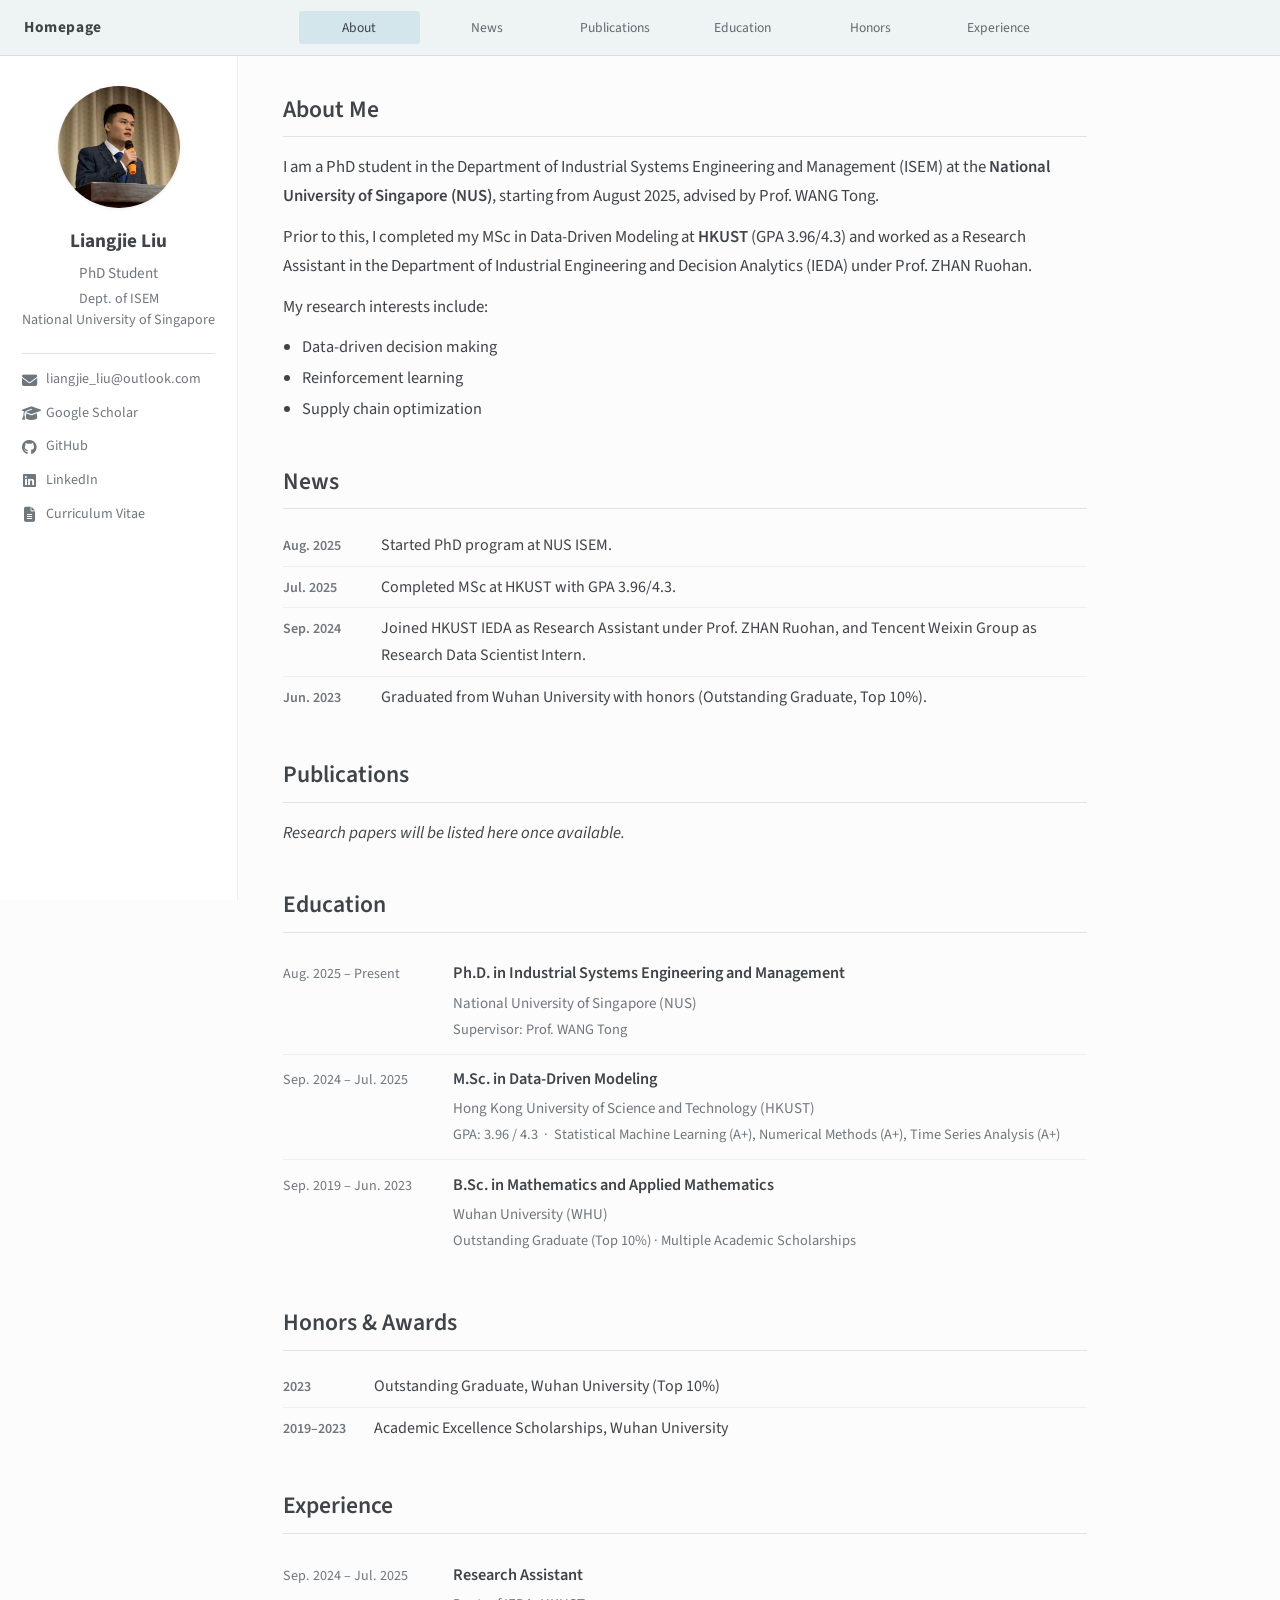
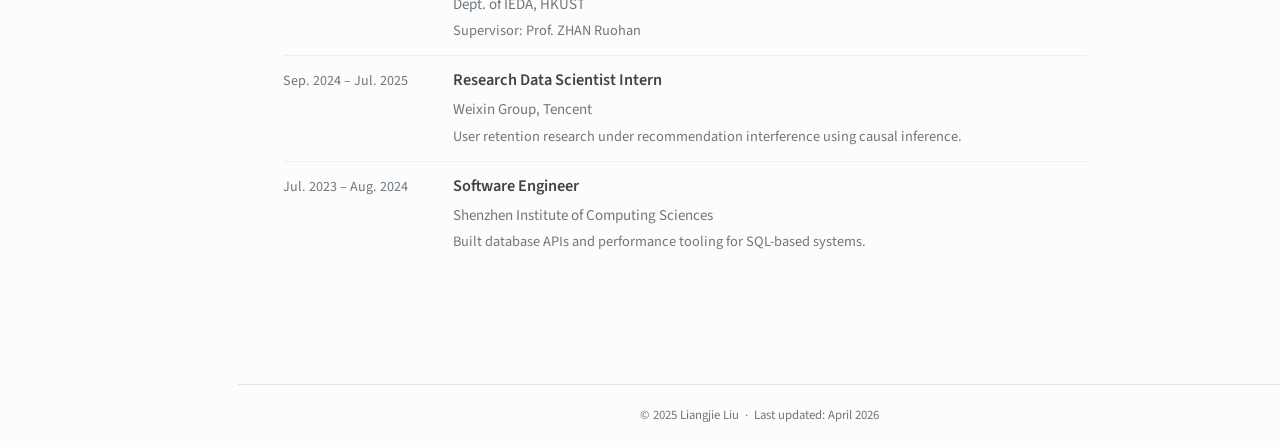
==== commit 82e65d97: "Split homepage assets and update masthead" ====
--- a/index.html
+++ b/index.html
@@ -9,473 +9,16 @@
   <meta property="og:description" content="PhD Student, NUS ISEM. Data-driven decision making, reinforcement learning, supply chain optimization.">
   <meta property="og:image" content="images/profile.jpg">
 
-  <!-- Google Fonts -->
   <link rel="preconnect" href="https://fonts.googleapis.com">
   <link rel="preconnect" href="https://fonts.gstatic.com" crossorigin>
   <link href="https://fonts.googleapis.com/css2?family=Source+Sans+3:ital,wght@0,300;0,400;0,600;0,700;1,400&amp;display=swap" rel="stylesheet">
-
-  <!-- Font Awesome 6 -->
   <link rel="stylesheet" href="https://cdnjs.cloudflare.com/ajax/libs/font-awesome/6.5.0/css/all.min.css" crossorigin="anonymous" referrerpolicy="no-referrer" />
-
-  <style>
-    /* ─── Design tokens ─────────────────────────────────────────── */
-    :root {
-      --sidebar-width: 238px;
-      --masthead-height: 56px;
-      --masthead-bg: #1f2328;
-      --body-bg: #fcfcfc;
-      --border: #efefef;
-      --border-section: #e3e3e3;
-      --text-primary: #3f4449;
-      --text-muted: #6f777d;
-      --link-color: #52adc8;
-      --font-body: "Source Sans 3", "Trebuchet MS", Helvetica, sans-serif;
-      --font-heading: "Source Sans 3", "Trebuchet MS", Helvetica, sans-serif;
-    }
-
-    /* ─── Reset ─────────────────────────────────────────────────── */
-    *, *::before, *::after { box-sizing: border-box; margin: 0; padding: 0; }
-    html { scroll-behavior: smooth; font-size: 16px; }
-    body {
-      font-family: var(--font-body);
-      background: var(--body-bg);
-      color: var(--text-primary);
-      line-height: 1.7;
-    }
-    a { color: var(--link-color); text-decoration: none; }
-    a:hover { text-decoration: underline; }
-    ul { list-style: none; }
-    img { display: block; max-width: 100%; }
-
-    /* ─── Masthead ───────────────────────────────────────────────── */
-    .masthead {
-      position: fixed;
-      top: 0; left: 0; right: 0;
-      height: var(--masthead-height);
-      background: var(--masthead-bg);
-      display: grid;
-      grid-template-columns: auto minmax(0, 1fr) auto;
-      align-items: center;
-      padding: 0 1.5rem 0 1.5rem;
-      z-index: 200;
-      border-bottom: 1px solid rgba(255,255,255,0.08);
-      column-gap: 1.2rem;
-    }
-    .masthead-title {
-      color: #fff;
-      font-family: var(--font-heading);
-      font-size: 0.96rem;
-      font-weight: 700;
-      letter-spacing: 0.04em;
-      opacity: 0.9;
-      white-space: nowrap;
-    }
-    .masthead-title:hover { opacity: 1; text-decoration: none; }
-
-    /* Masthead nav (section links, right side) */
-    .masthead-nav {
-      display: flex;
-      align-items: center;
-      justify-content: space-between;
-      gap: 0.45rem;
-      width: 100%;
-      max-width: 760px;
-      margin: 0 auto;
-    }
-    .masthead-nav a {
-      flex: 1 1 0;
-      color: rgba(255,255,255,0.75);
-      font-size: 0.85rem;
-      padding: 0.34rem 0.62rem;
-      border-radius: 3px;
-      transition: all 0.15s;
-      white-space: nowrap;
-      text-align: center;
-    }
-    .masthead-nav a:hover {
-      color: #fff;
-      background: rgba(255,255,255,0.1);
-      text-decoration: none;
-    }
-    .masthead-nav a.active {
-      color: #fff;
-      background: rgba(255,255,255,0.15);
-    }
-
-    /* Hamburger for mobile */
-    .masthead-toggle {
-      display: none;
-      background: none;
-      border: none;
-      color: rgba(255,255,255,0.85);
-      font-size: 1.2rem;
-      cursor: pointer;
-      padding: 0.25rem 0.4rem;
-      margin-left: 0.5rem;
-    }
-
-    /* ─── Sidebar: position fixed, white, below masthead ─────────── */
-    .sidebar {
-      position: fixed;
-      top: var(--masthead-height);
-      left: 0;
-      width: var(--sidebar-width);
-      height: calc(100vh - var(--masthead-height));
-      overflow-y: auto;
-      background: #ffffff;
-      border-right: 1px solid var(--border);
-      z-index: 100;
-      scrollbar-width: none;
-    }
-    .sidebar::-webkit-scrollbar { display: none; }
-
-    .sidebar-inner {
-      padding: 1.9rem 1.35rem 2rem;
-      display: flex;
-      flex-direction: column;
-      align-items: center;
-      text-align: center;
-    }
-
-    /* Avatar */
-    .author-avatar {
-      width: 122px;
-      height: 122px;
-      margin-bottom: 1.05rem;
-    }
-    .author-avatar img {
-      width: 100%;
-      height: 100%;
-      border-radius: 50%;
-      object-fit: cover;
-      object-position: center top;
-      box-shadow: 0 1px 4px rgba(0,0,0,0.08);
-    }
-
-    /* Name & affiliation */
-    .author-name {
-      font-family: var(--font-body);
-      font-size: 1.2rem;
-      font-weight: 700;
-      color: var(--text-primary);
-      margin-bottom: 0.2rem;
-    }
-    .author-bio {
-      font-size: 0.95rem;
-      color: var(--text-muted);
-      margin-bottom: 0.15rem;
-    }
-    .author-affiliation {
-      font-size: 0.88rem;
-      color: var(--text-muted);
-      line-height: 1.5;
-      margin-bottom: 0.85rem;
-    }
-
-    /* Divider */
-    .sidebar-divider {
-      width: 100%;
-      border: none;
-      border-top: 1px solid var(--border-section);
-      margin: 0.5rem 0 0.9rem;
-    }
-
-    /* Social links */
-    .author-social { width: 100%; }
-    .author-social li { margin-bottom: 0.6rem; }
-    .author-social a {
-      display: flex;
-      align-items: center;
-      gap: 0.55rem;
-      font-size: 0.88rem;
-      color: var(--text-muted);
-      transition: color 0.15s;
-      text-align: left;
-      overflow: hidden;
-    }
-    .author-social a:hover {
-      color: var(--link-color);
-      text-decoration: none;
-    }
-    .author-social i {
-      width: 1em;
-      text-align: center;
-      font-size: 0.95rem;
-      flex-shrink: 0;
-    }
-    .author-social span {
-      overflow: hidden;
-      text-overflow: ellipsis;
-      white-space: nowrap;
-    }
-
-    /* ─── Main content ───────────────────────────────────────────── */
-    .main-content {
-      margin-left: var(--sidebar-width);
-      padding: calc(var(--masthead-height) + 2.1rem) 3.2rem 5rem 2.8rem;
-      max-width: 900px;
-    }
-
-    .main-content section { margin-bottom: 2.35rem; }
-
-    .main-content h2 {
-      font-family: var(--font-heading);
-      font-size: 1.48rem;
-      font-weight: 600;
-      color: var(--text-primary);
-      padding-bottom: 0.4rem;
-      border-bottom: 1px solid var(--border-section);
-      margin-bottom: 1rem;
-    }
-
-    .main-content p {
-      margin-bottom: 0.8rem;
-      font-size: 1.05rem;
-      color: var(--text-primary);
-    }
-    .main-content p:last-child { margin-bottom: 0; }
-    .main-content strong { font-weight: 600; }
-
-    /* Research interests list in About */
-    .research-list {
-      padding-left: 1.2rem;
-      list-style: disc;
-      margin-top: 0.3rem;
-      color: var(--text-primary);
-    }
-    .research-list li { margin-bottom: 0.2rem; font-size: 1.02rem; }
-
-    /* ─── News ───────────────────────────────────────────────────── */
-    .news-item {
-      display: flex;
-      gap: 1rem;
-      padding: 0.42rem 0;
-      border-bottom: 1px solid var(--border);
-      font-size: 1rem;
-      align-items: baseline;
-    }
-    .news-item:last-child { border-bottom: none; }
-    .news-date {
-      flex-shrink: 0;
-      min-width: 82px;
-      font-size: 0.88rem;
-      font-weight: 600;
-      color: var(--text-muted);
-    }
-    .news-text { color: var(--text-primary); }
-
-    /* ─── Publications: paper-box ────────────────────────────────── */
-    .paper-box {
-      display: flex;
-      gap: 1.5rem;
-      padding: 0.95rem 0;
-      border-bottom: 1px solid var(--border);
-      align-items: flex-start;
-    }
-    .paper-box:last-child { border-bottom: none; }
-    .paper-box-image { flex: 0 0 38%; max-width: 230px; }
-    .paper-box-image img {
-      width: 100%;
-      border: 1px solid var(--border-section);
-      border-radius: 3px;
-    }
-    .paper-box-text { flex: 1; }
-    .paper-title {
-      font-weight: 600;
-      font-size: 1.05rem;
-      margin-bottom: 0.3rem;
-      color: var(--text-primary);
-    }
-    .paper-authors {
-      font-size: 0.94rem;
-      color: var(--text-muted);
-      margin-bottom: 0.3rem;
-    }
-    .paper-venue { margin-bottom: 0.4rem; }
-    .badge {
-      display: inline-block;
-      padding: 0.12em 0.5em;
-      font-size: 0.76rem;
-      font-weight: 700;
-      border-radius: 3px;
-      line-height: 1.4;
-    }
-    .badge-venue {
-      background: #e8f0fe;
-      color: #1a56db;
-      border: 1px solid #c3d3fb;
-    }
-    .paper-abstract { font-size: 0.94rem; color: var(--text-muted); margin-bottom: 0.45rem; }
-    .paper-links a { font-size: 0.92rem; font-weight: 600; margin-right: 0.7rem; }
-    .coming-soon-text { font-size: 1rem; color: var(--text-muted); font-style: italic; }
-
-    /* ─── Education & Experience rows ────────────────────────────── */
-    .edu-item {
-      display: flex;
-      gap: 1.25rem;
-      padding: 0.72rem 0;
-      border-bottom: 1px solid var(--border);
-      align-items: flex-start;
-    }
-    .edu-item:last-child { border-bottom: none; }
-    .edu-meta { flex-shrink: 0; min-width: 150px; }
-    .edu-period { font-size: 0.88rem; color: var(--text-muted); white-space: nowrap; }
-    .edu-degree { font-weight: 600; color: var(--text-primary); margin-bottom: 0.15rem; font-size: 1.02rem; }
-    .edu-school { font-size: 0.94rem; color: var(--text-muted); margin-bottom: 0.1rem; }
-    .edu-detail { font-size: 0.9rem; color: var(--text-muted); }
-
-    /* ─── Honors ─────────────────────────────────────────────────── */
-    .honors-list li {
-      display: flex;
-      gap: 1rem;
-      padding: 0.42rem 0;
-      border-bottom: 1px solid var(--border);
-      font-size: 1rem;
-      align-items: baseline;
-    }
-    .honors-list li:last-child { border-bottom: none; }
-    .honor-year {
-      flex-shrink: 0;
-      min-width: 75px;
-      font-size: 0.88rem;
-      font-weight: 600;
-      color: var(--text-muted);
-    }
-
-    /* ─── Footer ─────────────────────────────────────────────────── */
-    footer {
-      margin-left: var(--sidebar-width);
-      background: var(--body-bg);
-      border-top: 1px solid var(--border-section);
-      text-align: center;
-      padding: 1.25rem 1rem;
-      font-size: 0.8rem;
-      color: var(--text-muted);
-    }
-
-    /* ─── Mobile (≤900px) ────────────────────────────────────────── */
-    @media (max-width: 900px) {
-      /* Masthead: hide inline nav, show hamburger */
-      .masthead-nav { display: none; }
-      .masthead-nav.open {
-        display: flex;
-        flex-direction: column;
-        position: fixed;
-        top: var(--masthead-height);
-        left: 0; right: 0;
-        background: var(--masthead-bg);
-        padding: 0.5rem 1rem 1rem;
-        gap: 0;
-        z-index: 190;
-        box-shadow: 0 4px 8px rgba(0,0,0,0.2);
-        max-width: none;
-      }
-      .masthead-nav.open a {
-        flex: none;
-        width: 100%;
-        padding: 0.8rem 0.5rem;
-        border-bottom: 1px solid rgba(255,255,255,0.08);
-        border-radius: 0;
-        font-size: 1rem;
-        text-align: left;
-      }
-      .masthead {
-        grid-template-columns: minmax(0, 1fr) auto;
-        padding: 0 1rem;
-      }
-      .masthead-toggle {
-        display: block;
-        justify-self: end;
-        margin-left: 0;
-      }
-      .masthead-title { font-size: 1rem; }
-
-      .sidebar {
-        position: static;
-        width: 100%;
-        height: auto;
-        border-right: none;
-        border-bottom: 1px solid var(--border-section);
-        margin-top: var(--masthead-height);
-      }
-
-      .sidebar-inner {
-        padding: 1.1rem 1rem;
-        flex-direction: row;
-        flex-wrap: wrap;
-        align-items: flex-start;
-        text-align: left;
-        gap: 0.5rem 1rem;
-      }
-
-      .author-avatar {
-        width: 82px;
-        height: 82px;
-        margin-bottom: 0;
-        flex-shrink: 0;
-      }
-
-      .sidebar-text-group { flex: 1; min-width: 160px; }
-
-      .author-name { font-size: 1.08rem; }
-      .sidebar-divider { display: none; }
-
-      .author-social {
-        flex-basis: 100%;
-        display: flex;
-        flex-wrap: wrap;
-        gap: 0.2rem 1.1rem;
-        margin-top: 0.35rem;
-      }
-      .author-social li { margin-bottom: 0; }
-
-      .main-content {
-        margin-left: 0;
-        padding: 1.7rem 1.3rem 3rem;
-      }
-
-      footer { margin-left: 0; }
-
-      .paper-box { flex-direction: column; }
-      .paper-box-image { max-width: 100%; flex-basis: auto; }
-      .edu-item { flex-direction: column; gap: 0.2rem; }
-      .edu-meta { min-width: auto; }
-    }
-
-    @media (max-width: 560px) {
-      .sidebar-inner {
-        padding: 1rem 0.95rem 1.15rem;
-      }
-
-      .main-content {
-        padding: 1.45rem 1rem 2.5rem;
-      }
-
-      .main-content h2 {
-        font-size: 1.34rem;
-      }
-
-      .main-content p,
-      .news-item,
-      .honors-list li {
-        font-size: 0.98rem;
-      }
-
-      .paper-authors,
-      .paper-abstract,
-      .edu-school,
-      .edu-detail,
-      .edu-period {
-        font-size: 0.9rem;
-      }
-    }
-  </style>
+  <link rel="stylesheet" href="assets/css/main.css" />
 </head>
 <body>
 
-<!-- ═══════════════════════════════════ MASTHEAD ══════════════════════════════ -->
 <header class="masthead">
-  <a href="#about" class="masthead-title">Liangjie Liu</a>
+  <a href="#about" class="masthead-title">Homepage</a>
   <nav class="masthead-nav" id="mastheadNav" aria-label="Site sections">
     <a href="#about"        class="nav-link active">About</a>
     <a href="#news"         class="nav-link">News</a>
@@ -487,10 +30,8 @@
   <button class="masthead-toggle" id="mastheadToggle" aria-label="Toggle navigation">&#9776;</button>
 </header>
 
-<!-- ═══════════════════════════════════ SIDEBAR ═══════════════════════════════ -->
 <aside class="sidebar">
   <div class="sidebar-inner">
-
     <div class="author-avatar">
       <img src="images/profile.jpg" alt="Liangjie Liu">
     </div>
@@ -538,13 +79,10 @@
         </a>
       </li>
     </ul>
-
   </div>
 </aside>
 
-<!-- ════════════════════════════════ MAIN CONTENT ═════════════════════════════ -->
 <main class="main-content">
-
   <section id="about">
     <h2>About Me</h2>
     <p>
@@ -689,70 +227,12 @@
       </li>
     </ul>
   </section>
-
 </main>
 
 <footer>
   <p>&copy; 2025 Liangjie Liu &nbsp;·&nbsp; Last updated: April 2026</p>
 </footer>
 
-<script>
-  const mastheadPx = parseInt(
-    getComputedStyle(document.documentElement).getPropertyValue('--masthead-height')
-  );
-
-  // Smooth scroll — offset for fixed masthead
-  document.querySelectorAll('a[href^="#"]').forEach(a => {
-    a.addEventListener('click', function(e) {
-      const target = document.querySelector(this.getAttribute('href'));
-      if (target) {
-        e.preventDefault();
-        const top = target.getBoundingClientRect().top + window.scrollY - mastheadPx;
-        window.scrollTo({ top, behavior: 'smooth' });
-        // Close mobile menu if open
-        document.getElementById('mastheadNav').classList.remove('open');
-      }
-    });
-  });
-
-  // Mobile hamburger toggle
-  document.getElementById('mastheadToggle').addEventListener('click', () => {
-    document.getElementById('mastheadNav').classList.toggle('open');
-  });
-
-  // Highlight active section in the masthead navigation
-  const allNavLinks = document.querySelectorAll('.masthead-nav .nav-link');
-  const sections = document.querySelectorAll('main section[id]');
-
-  // Build map: section id → all matching links
-  const linkMap = {};
-  allNavLinks.forEach(a => {
-    const id = a.getAttribute('href').slice(1);
-    if (!linkMap[id]) linkMap[id] = [];
-    linkMap[id].push(a);
-  });
-
-  function setActive(id) {
-    allNavLinks.forEach(a => a.classList.remove('active'));
-    if (linkMap[id]) linkMap[id].forEach(a => a.classList.add('active'));
-  }
-
-  const observer = new IntersectionObserver(entries => {
-    let topEntry = null;
-    entries.forEach(entry => {
-      if (entry.isIntersecting) {
-        if (!topEntry || entry.boundingClientRect.top < topEntry.boundingClientRect.top) {
-          topEntry = entry;
-        }
-      }
-    });
-    if (topEntry) setActive(topEntry.target.id);
-  }, {
-    rootMargin: `${-(mastheadPx + 10)}px 0px -55% 0px`,
-    threshold: 0
-  });
-
-  sections.forEach(s => observer.observe(s));
-</script>
+<script src="assets/js/main.js"></script>
 </body>
 </html>
--- a/assets/css/main.css
+++ b/assets/css/main.css
@@ -0,0 +1,459 @@
+:root {
+  --sidebar-width: 238px;
+  --masthead-height: 56px;
+  --masthead-bg: #eef3f4;
+  --body-bg: #fcfcfc;
+  --border: #efefef;
+  --border-section: #e3e3e3;
+  --text-primary: #3f4449;
+  --text-muted: #6f777d;
+  --link-color: #52adc8;
+  --font-body: "Source Sans 3", "Trebuchet MS", Helvetica, sans-serif;
+  --font-heading: "Source Sans 3", "Trebuchet MS", Helvetica, sans-serif;
+}
+
+*, *::before, *::after { box-sizing: border-box; margin: 0; padding: 0; }
+html { scroll-behavior: smooth; font-size: 16px; }
+body {
+  font-family: var(--font-body);
+  background: var(--body-bg);
+  color: var(--text-primary);
+  line-height: 1.7;
+}
+a { color: var(--link-color); text-decoration: none; }
+a:hover { text-decoration: underline; }
+ul { list-style: none; }
+img { display: block; max-width: 100%; }
+
+.masthead {
+  position: fixed;
+  top: 0; left: 0; right: 0;
+  height: var(--masthead-height);
+  background: var(--masthead-bg);
+  display: grid;
+  grid-template-columns: auto minmax(0, 1fr) auto;
+  align-items: center;
+  padding: 0 1.5rem 0 1.5rem;
+  z-index: 200;
+  border-bottom: 1px solid #d7e1e4;
+  column-gap: 1.2rem;
+}
+
+.masthead-title {
+  color: var(--text-primary);
+  font-family: var(--font-heading);
+  font-size: 0.96rem;
+  font-weight: 700;
+  letter-spacing: 0.04em;
+  opacity: 1;
+  white-space: nowrap;
+}
+
+.masthead-title:hover { color: var(--link-color); text-decoration: none; }
+
+.masthead-nav {
+  display: flex;
+  align-items: center;
+  justify-content: space-between;
+  gap: 0.45rem;
+  width: 100%;
+  max-width: 760px;
+  margin: 0 auto;
+}
+
+.masthead-nav a {
+  flex: 1 1 0;
+  color: #5f6b72;
+  font-size: 0.85rem;
+  padding: 0.34rem 0.62rem;
+  border-radius: 3px;
+  transition: all 0.15s;
+  white-space: nowrap;
+  text-align: center;
+}
+
+.masthead-nav a:hover {
+  color: var(--text-primary);
+  background: rgba(82, 173, 200, 0.12);
+  text-decoration: none;
+}
+
+.masthead-nav a.active {
+  color: var(--text-primary);
+  background: rgba(82, 173, 200, 0.18);
+}
+
+.masthead-toggle {
+  display: none;
+  background: none;
+  border: none;
+  color: var(--text-primary);
+  font-size: 1.2rem;
+  cursor: pointer;
+  padding: 0.25rem 0.4rem;
+  margin-left: 0.5rem;
+}
+
+.sidebar {
+  position: fixed;
+  top: var(--masthead-height);
+  left: 0;
+  width: var(--sidebar-width);
+  height: calc(100vh - var(--masthead-height));
+  overflow-y: auto;
+  background: #ffffff;
+  border-right: 1px solid var(--border);
+  z-index: 100;
+  scrollbar-width: none;
+}
+
+.sidebar::-webkit-scrollbar { display: none; }
+
+.sidebar-inner {
+  padding: 1.9rem 1.35rem 2rem;
+  display: flex;
+  flex-direction: column;
+  align-items: center;
+  text-align: center;
+}
+
+.author-avatar {
+  width: 122px;
+  height: 122px;
+  margin-bottom: 1.05rem;
+}
+
+.author-avatar img {
+  width: 100%;
+  height: 100%;
+  border-radius: 50%;
+  object-fit: cover;
+  object-position: center top;
+  box-shadow: 0 1px 4px rgba(0,0,0,0.08);
+}
+
+.author-name {
+  font-family: var(--font-body);
+  font-size: 1.2rem;
+  font-weight: 700;
+  color: var(--text-primary);
+  margin-bottom: 0.2rem;
+}
+
+.author-bio {
+  font-size: 0.95rem;
+  color: var(--text-muted);
+  margin-bottom: 0.15rem;
+}
+
+.author-affiliation {
+  font-size: 0.88rem;
+  color: var(--text-muted);
+  line-height: 1.5;
+  margin-bottom: 0.85rem;
+}
+
+.sidebar-divider {
+  width: 100%;
+  border: none;
+  border-top: 1px solid var(--border-section);
+  margin: 0.5rem 0 0.9rem;
+}
+
+.author-social { width: 100%; }
+.author-social li { margin-bottom: 0.6rem; }
+
+.author-social a {
+  display: flex;
+  align-items: center;
+  gap: 0.55rem;
+  font-size: 0.88rem;
+  color: var(--text-muted);
+  transition: color 0.15s;
+  text-align: left;
+  overflow: hidden;
+}
+
+.author-social a:hover {
+  color: var(--link-color);
+  text-decoration: none;
+}
+
+.author-social i {
+  width: 1em;
+  text-align: center;
+  font-size: 0.95rem;
+  flex-shrink: 0;
+}
+
+.author-social span {
+  overflow: hidden;
+  text-overflow: ellipsis;
+  white-space: nowrap;
+}
+
+.main-content {
+  margin-left: var(--sidebar-width);
+  padding: calc(var(--masthead-height) + 2.1rem) 3.2rem 5rem 2.8rem;
+  max-width: 900px;
+}
+
+.main-content section { margin-bottom: 2.35rem; }
+
+.main-content h2 {
+  font-family: var(--font-heading);
+  font-size: 1.48rem;
+  font-weight: 600;
+  color: var(--text-primary);
+  padding-bottom: 0.4rem;
+  border-bottom: 1px solid var(--border-section);
+  margin-bottom: 1rem;
+}
+
+.main-content p {
+  margin-bottom: 0.8rem;
+  font-size: 1.05rem;
+  color: var(--text-primary);
+}
+
+.main-content p:last-child { margin-bottom: 0; }
+.main-content strong { font-weight: 600; }
+
+.research-list {
+  padding-left: 1.2rem;
+  list-style: disc;
+  margin-top: 0.3rem;
+  color: var(--text-primary);
+}
+
+.research-list li { margin-bottom: 0.2rem; font-size: 1.02rem; }
+
+.news-item {
+  display: flex;
+  gap: 1rem;
+  padding: 0.42rem 0;
+  border-bottom: 1px solid var(--border);
+  font-size: 1rem;
+  align-items: baseline;
+}
+
+.news-item:last-child { border-bottom: none; }
+
+.news-date {
+  flex-shrink: 0;
+  min-width: 82px;
+  font-size: 0.88rem;
+  font-weight: 600;
+  color: var(--text-muted);
+}
+
+.news-text { color: var(--text-primary); }
+
+.paper-box {
+  display: flex;
+  gap: 1.5rem;
+  padding: 0.95rem 0;
+  border-bottom: 1px solid var(--border);
+  align-items: flex-start;
+}
+
+.paper-box:last-child { border-bottom: none; }
+.paper-box-image { flex: 0 0 38%; max-width: 230px; }
+
+.paper-box-image img {
+  width: 100%;
+  border: 1px solid var(--border-section);
+  border-radius: 3px;
+}
+
+.paper-box-text { flex: 1; }
+
+.paper-title {
+  font-weight: 600;
+  font-size: 1.05rem;
+  margin-bottom: 0.3rem;
+  color: var(--text-primary);
+}
+
+.paper-authors {
+  font-size: 0.94rem;
+  color: var(--text-muted);
+  margin-bottom: 0.3rem;
+}
+
+.paper-venue { margin-bottom: 0.4rem; }
+
+.badge {
+  display: inline-block;
+  padding: 0.12em 0.5em;
+  font-size: 0.76rem;
+  font-weight: 700;
+  border-radius: 3px;
+  line-height: 1.4;
+}
+
+.badge-venue {
+  background: #e8f0fe;
+  color: #1a56db;
+  border: 1px solid #c3d3fb;
+}
+
+.paper-abstract { font-size: 0.94rem; color: var(--text-muted); margin-bottom: 0.45rem; }
+.paper-links a { font-size: 0.92rem; font-weight: 600; margin-right: 0.7rem; }
+.coming-soon-text { font-size: 1rem; color: var(--text-muted); font-style: italic; }
+
+.edu-item {
+  display: flex;
+  gap: 1.25rem;
+  padding: 0.72rem 0;
+  border-bottom: 1px solid var(--border);
+  align-items: flex-start;
+}
+
+.edu-item:last-child { border-bottom: none; }
+.edu-meta { flex-shrink: 0; min-width: 150px; }
+.edu-period { font-size: 0.88rem; color: var(--text-muted); white-space: nowrap; }
+.edu-degree { font-weight: 600; color: var(--text-primary); margin-bottom: 0.15rem; font-size: 1.02rem; }
+.edu-school { font-size: 0.94rem; color: var(--text-muted); margin-bottom: 0.1rem; }
+.edu-detail { font-size: 0.9rem; color: var(--text-muted); }
+
+.honors-list li {
+  display: flex;
+  gap: 1rem;
+  padding: 0.42rem 0;
+  border-bottom: 1px solid var(--border);
+  font-size: 1rem;
+  align-items: baseline;
+}
+
+.honors-list li:last-child { border-bottom: none; }
+
+.honor-year {
+  flex-shrink: 0;
+  min-width: 75px;
+  font-size: 0.88rem;
+  font-weight: 600;
+  color: var(--text-muted);
+}
+
+footer {
+  margin-left: var(--sidebar-width);
+  background: var(--body-bg);
+  border-top: 1px solid var(--border-section);
+  text-align: center;
+  padding: 1.25rem 1rem;
+  font-size: 0.8rem;
+  color: var(--text-muted);
+}
+
+@media (max-width: 900px) {
+  .masthead-nav { display: none; }
+
+  .masthead-nav.open {
+    display: flex;
+    flex-direction: column;
+    position: fixed;
+    top: var(--masthead-height);
+    left: 0; right: 0;
+    background: var(--masthead-bg);
+    padding: 0.5rem 1rem 1rem;
+    gap: 0;
+    z-index: 190;
+    box-shadow: 0 6px 16px rgba(31,35,40,0.08);
+    max-width: none;
+  }
+
+  .masthead-nav.open a {
+    flex: none;
+    width: 100%;
+    padding: 0.8rem 0.5rem;
+    border-bottom: 1px solid #d7e1e4;
+    border-radius: 0;
+    font-size: 1rem;
+    text-align: left;
+  }
+
+  .masthead {
+    grid-template-columns: minmax(0, 1fr) auto;
+    padding: 0 1rem;
+  }
+
+  .masthead-toggle {
+    display: block;
+    justify-self: end;
+    margin-left: 0;
+  }
+
+  .masthead-title { font-size: 1rem; }
+
+  .sidebar {
+    position: static;
+    width: 100%;
+    height: auto;
+    border-right: none;
+    border-bottom: 1px solid var(--border-section);
+    margin-top: var(--masthead-height);
+  }
+
+  .sidebar-inner {
+    padding: 1.1rem 1rem;
+    flex-direction: row;
+    flex-wrap: wrap;
+    align-items: flex-start;
+    text-align: left;
+    gap: 0.5rem 1rem;
+  }
+
+  .author-avatar {
+    width: 82px;
+    height: 82px;
+    margin-bottom: 0;
+    flex-shrink: 0;
+  }
+
+  .sidebar-text-group { flex: 1; min-width: 160px; }
+  .author-name { font-size: 1.08rem; }
+  .sidebar-divider { display: none; }
+
+  .author-social {
+    flex-basis: 100%;
+    display: flex;
+    flex-wrap: wrap;
+    gap: 0.2rem 1.1rem;
+    margin-top: 0.35rem;
+  }
+
+  .author-social li { margin-bottom: 0; }
+
+  .main-content {
+    margin-left: 0;
+    padding: 1.7rem 1.3rem 3rem;
+  }
+
+  footer { margin-left: 0; }
+
+  .paper-box { flex-direction: column; }
+  .paper-box-image { max-width: 100%; flex-basis: auto; }
+  .edu-item { flex-direction: column; gap: 0.2rem; }
+  .edu-meta { min-width: auto; }
+}
+
+@media (max-width: 560px) {
+  .sidebar-inner { padding: 1rem 0.95rem 1.15rem; }
+  .main-content { padding: 1.45rem 1rem 2.5rem; }
+  .main-content h2 { font-size: 1.34rem; }
+
+  .main-content p,
+  .news-item,
+  .honors-list li {
+    font-size: 0.98rem;
+  }
+
+  .paper-authors,
+  .paper-abstract,
+  .edu-school,
+  .edu-detail,
+  .edu-period {
+    font-size: 0.9rem;
+  }
+}
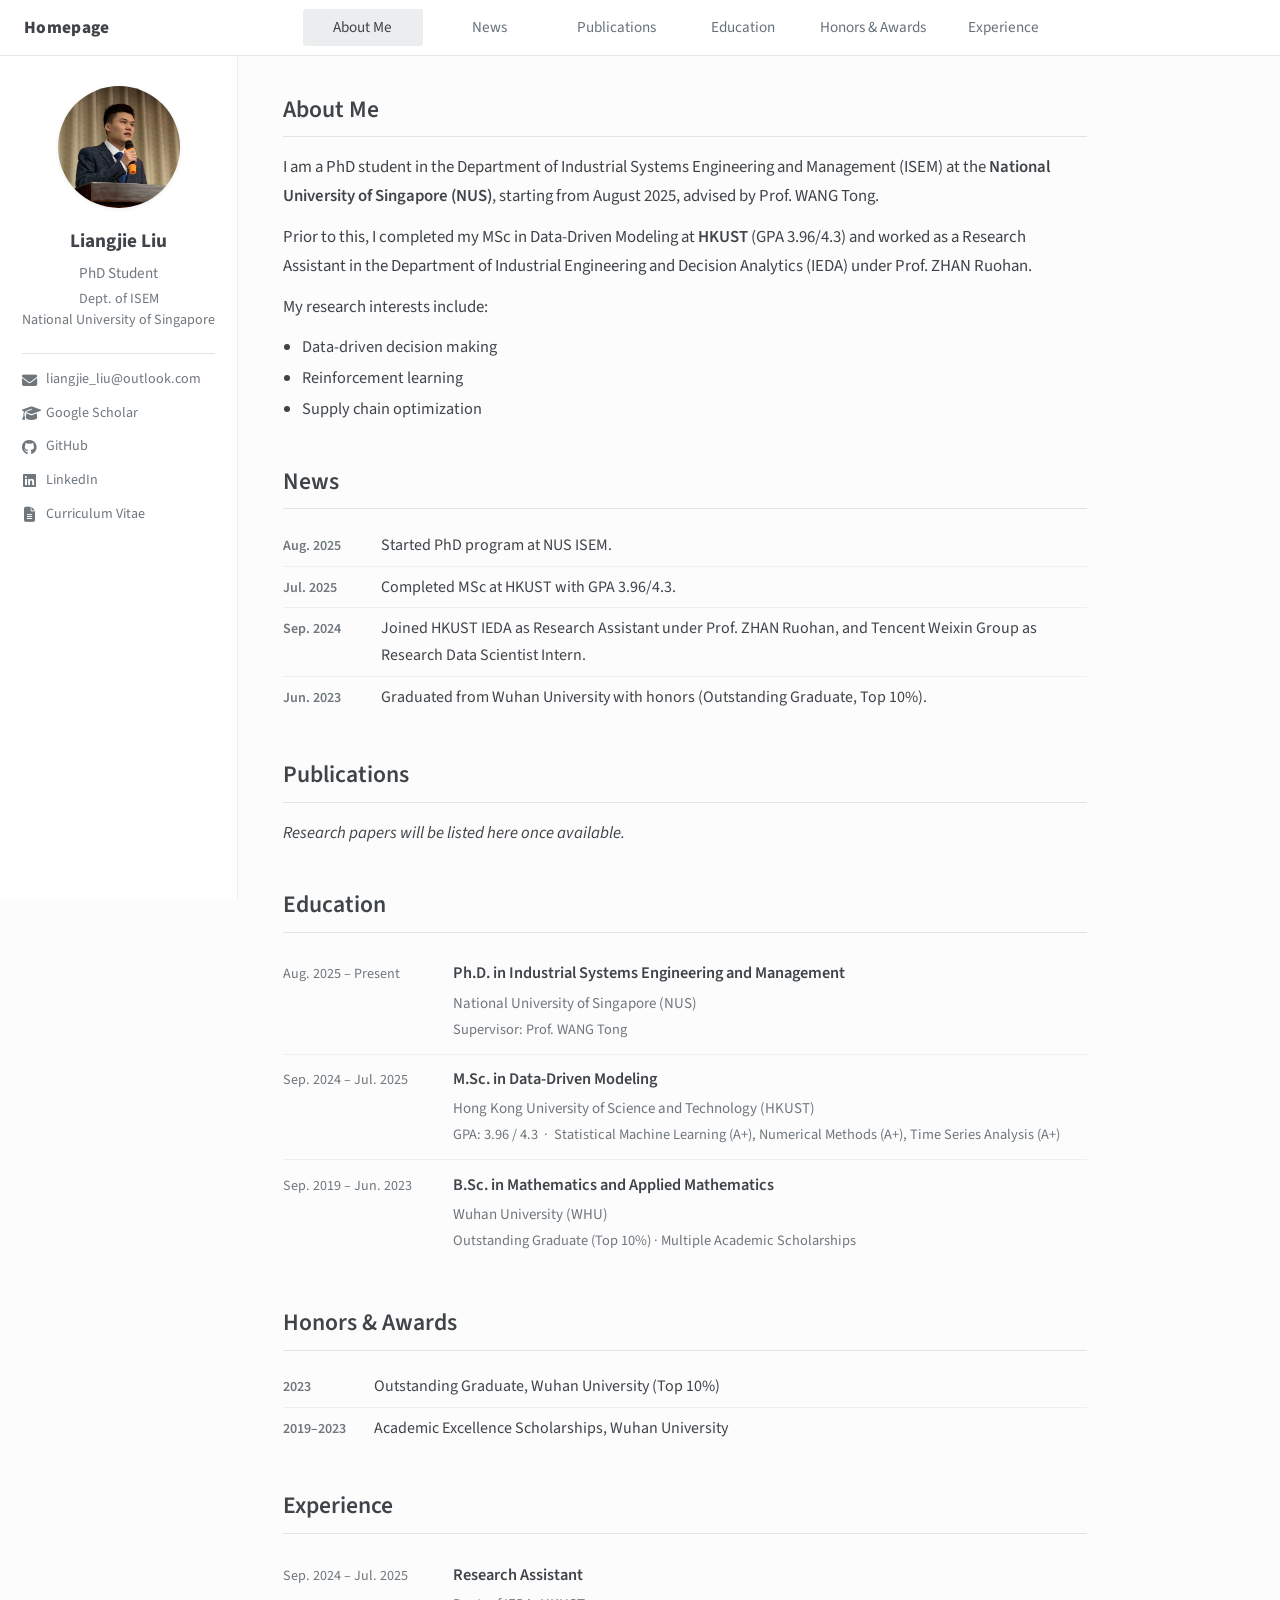
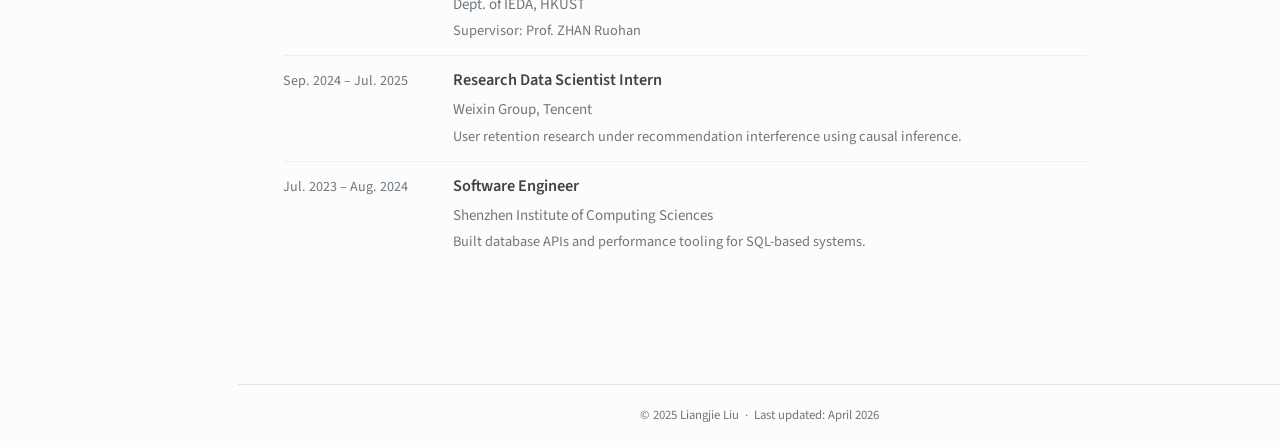
==== commit e32d5022: "Match homepage nav labels to section titles" ====
--- a/index.html
+++ b/index.html
@@ -20,11 +20,11 @@
 <header class="masthead">
   <a href="#about" class="masthead-title">Homepage</a>
   <nav class="masthead-nav" id="mastheadNav" aria-label="Site sections">
-    <a href="#about"        class="nav-link active">About</a>
+    <a href="#about"        class="nav-link active">About Me</a>
     <a href="#news"         class="nav-link">News</a>
     <a href="#publications" class="nav-link">Publications</a>
     <a href="#education"    class="nav-link">Education</a>
-    <a href="#honors"       class="nav-link">Honors</a>
+    <a href="#honors"       class="nav-link">Honors &amp; Awards</a>
     <a href="#experience"   class="nav-link">Experience</a>
   </nav>
   <button class="masthead-toggle" id="mastheadToggle" aria-label="Toggle navigation">&#9776;</button>
--- a/assets/css/main.css
+++ b/assets/css/main.css
@@ -1,7 +1,7 @@
 :root {
   --sidebar-width: 238px;
   --masthead-height: 56px;
-  --masthead-bg: #eef3f4;
+  --masthead-bg: #ffffff;
   --body-bg: #fcfcfc;
   --border: #efefef;
   --border-section: #e3e3e3;
@@ -35,21 +35,21 @@
   align-items: center;
   padding: 0 1.5rem 0 1.5rem;
   z-index: 200;
-  border-bottom: 1px solid #d7e1e4;
+  border-bottom: 1px solid #e4e7ea;
   column-gap: 1.2rem;
 }
 
 .masthead-title {
   color: var(--text-primary);
   font-family: var(--font-heading);
-  font-size: 0.96rem;
-  font-weight: 700;
-  letter-spacing: 0.04em;
+  font-size: 1.08rem;
+  font-weight: 800;
+  letter-spacing: 0.02em;
   opacity: 1;
   white-space: nowrap;
 }
 
-.masthead-title:hover { color: var(--link-color); text-decoration: none; }
+.masthead-title:hover { color: #556068; text-decoration: none; }
 
 .masthead-nav {
   display: flex;
@@ -63,8 +63,8 @@
 
 .masthead-nav a {
   flex: 1 1 0;
-  color: #5f6b72;
-  font-size: 0.85rem;
+  color: #66717a;
+  font-size: 0.95rem;
   padding: 0.34rem 0.62rem;
   border-radius: 3px;
   transition: all 0.15s;
@@ -74,13 +74,13 @@
 
 .masthead-nav a:hover {
   color: var(--text-primary);
-  background: rgba(82, 173, 200, 0.12);
+  background: rgba(95, 107, 114, 0.08);
   text-decoration: none;
 }
 
 .masthead-nav a.active {
   color: var(--text-primary);
-  background: rgba(82, 173, 200, 0.18);
+  background: rgba(95, 107, 114, 0.12);
 }
 
 .masthead-toggle {
@@ -359,7 +359,7 @@
     padding: 0.5rem 1rem 1rem;
     gap: 0;
     z-index: 190;
-    box-shadow: 0 6px 16px rgba(31,35,40,0.08);
+    box-shadow: 0 6px 16px rgba(31,35,40,0.06);
     max-width: none;
   }
 
@@ -367,7 +367,7 @@
     flex: none;
     width: 100%;
     padding: 0.8rem 0.5rem;
-    border-bottom: 1px solid #d7e1e4;
+    border-bottom: 1px solid #e4e7ea;
     border-radius: 0;
     font-size: 1rem;
     text-align: left;
@@ -384,7 +384,7 @@
     margin-left: 0;
   }
 
-  .masthead-title { font-size: 1rem; }
+  .masthead-title { font-size: 1.06rem; }
 
   .sidebar {
     position: static;
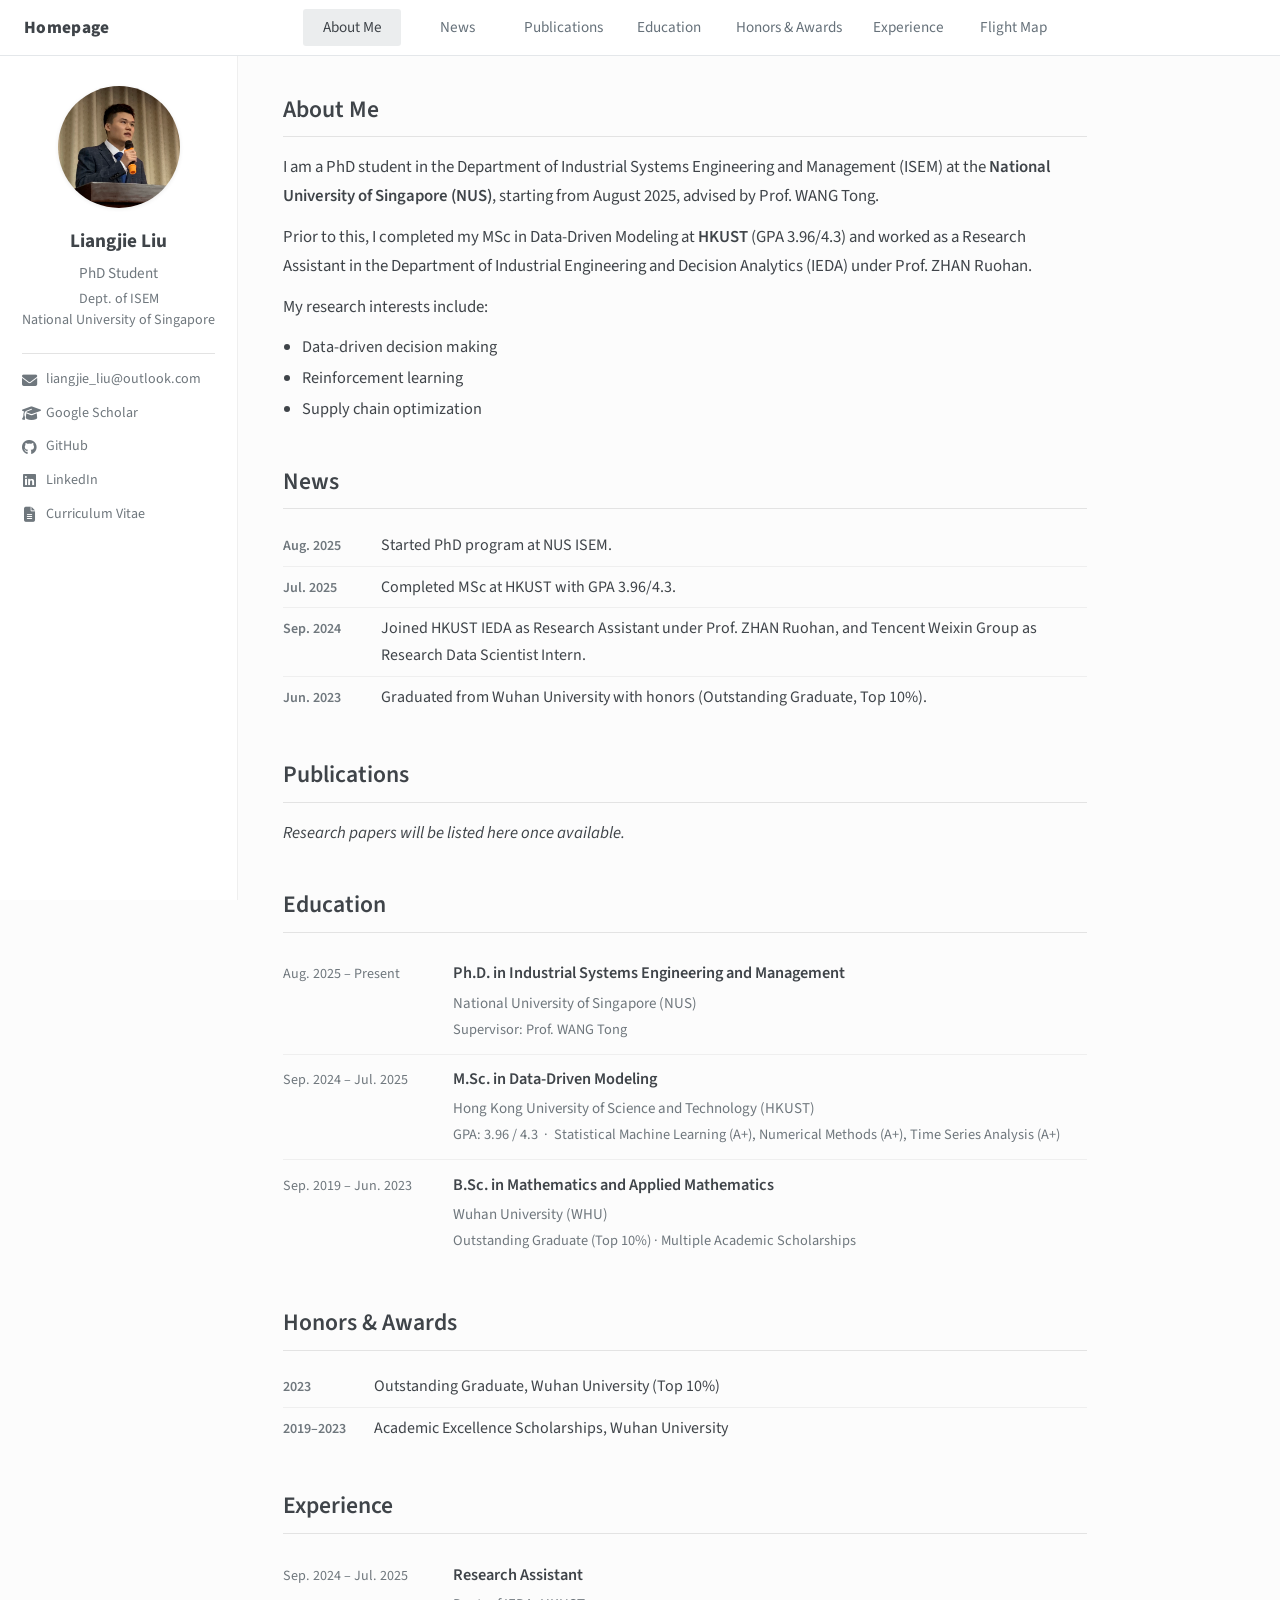
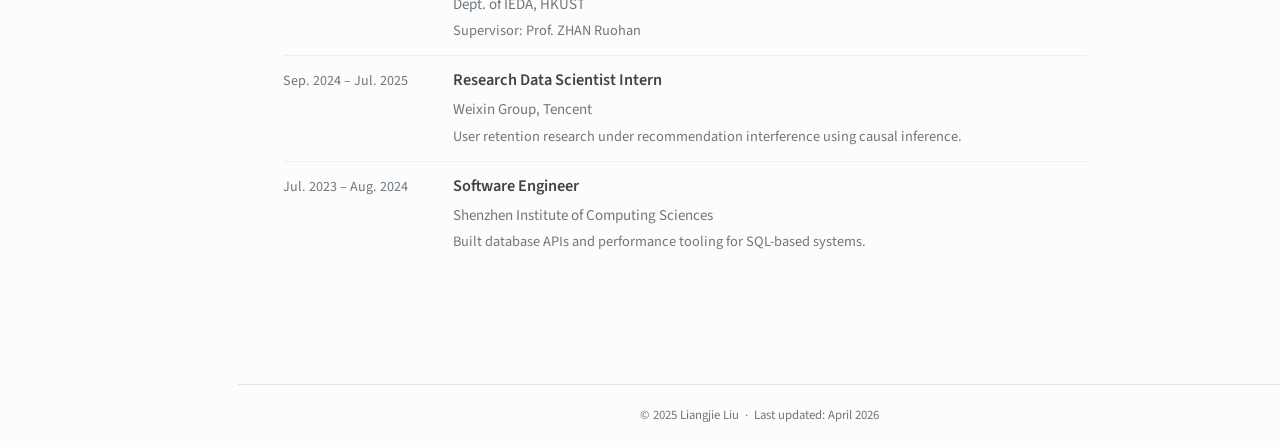
==== commit 1df20be2: "Add Flight Map link to navigation Signed-off-by: Liangjie Liu <liangjie_liu@outlook.com>" ====
--- a/index.html
+++ b/index.html
@@ -26,6 +26,7 @@
     <a href="#education"    class="nav-link">Education</a>
     <a href="#honors"       class="nav-link">Honors &amp; Awards</a>
     <a href="#experience"   class="nav-link">Experience</a>
+    <a href="flight-map.html" class="nav-link">Flight Map</a>
   </nav>
   <button class="masthead-toggle" id="mastheadToggle" aria-label="Toggle navigation">&#9776;</button>
 </header>
